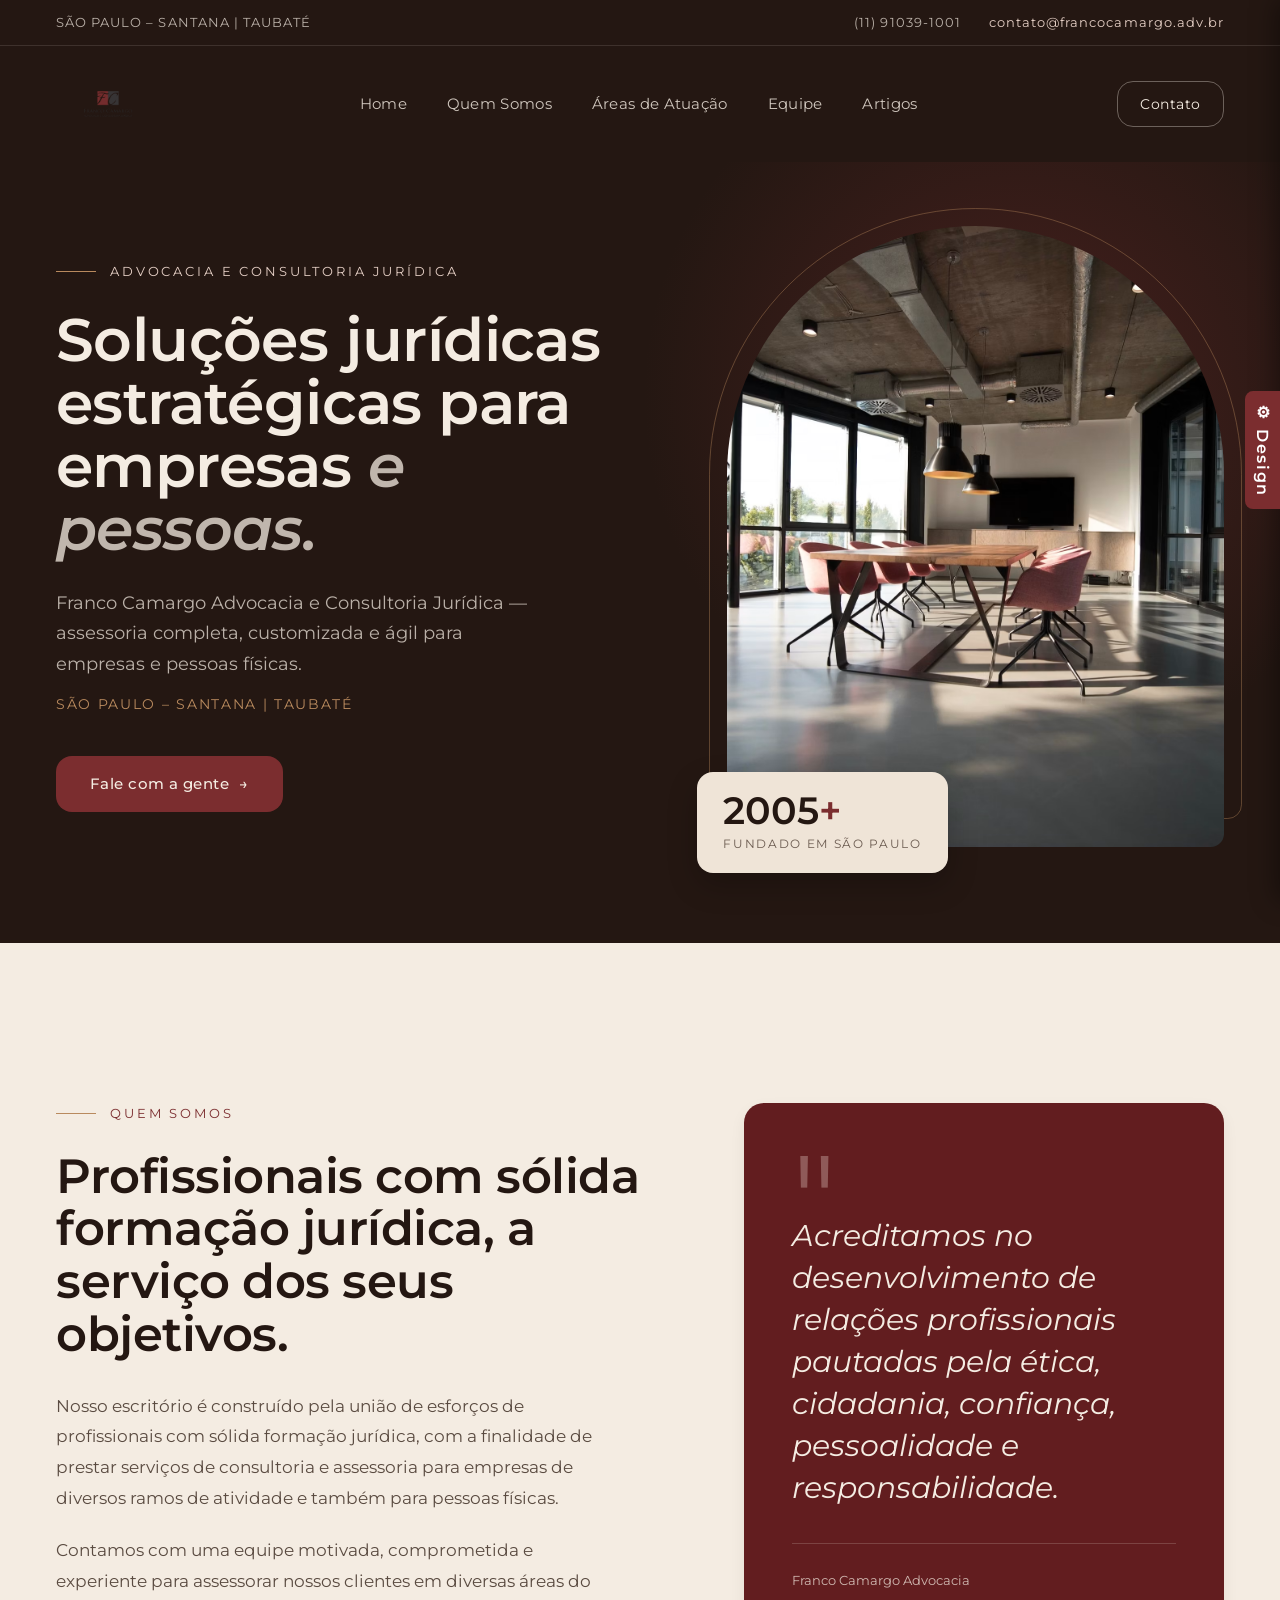
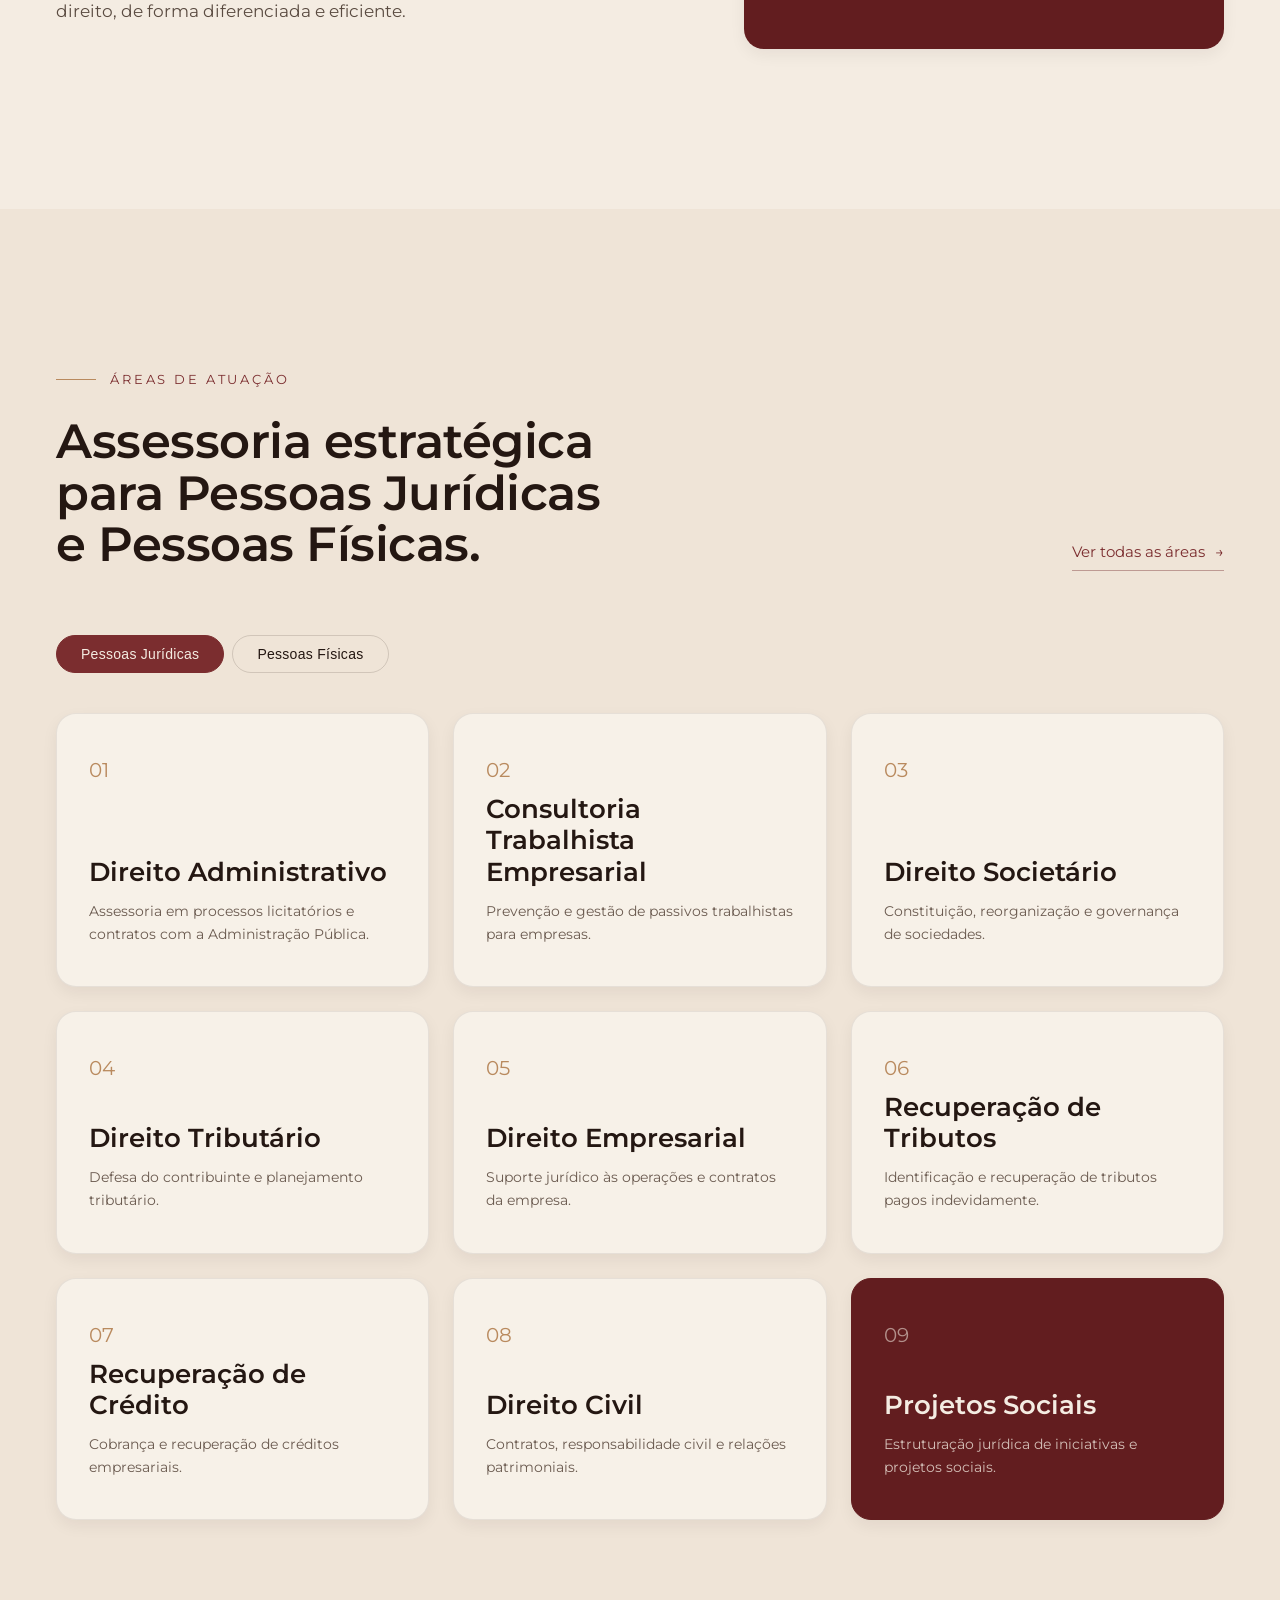
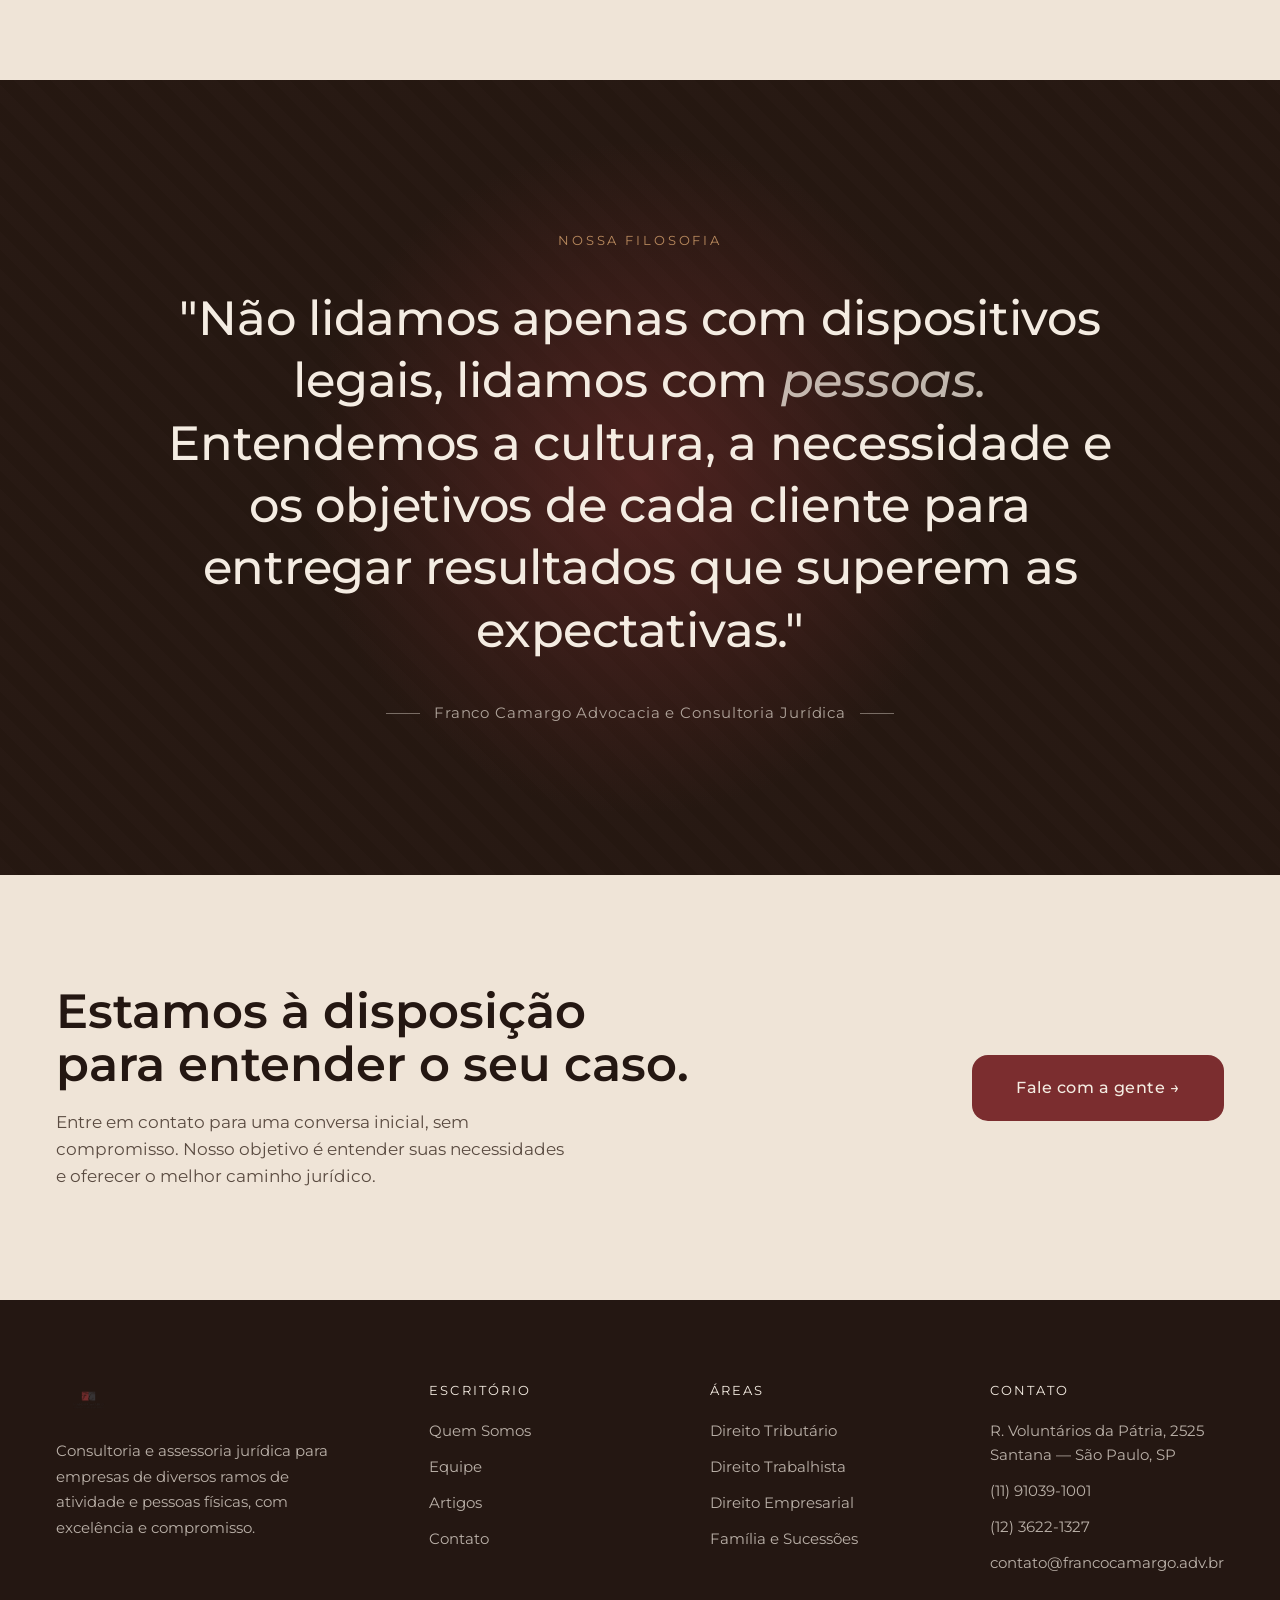
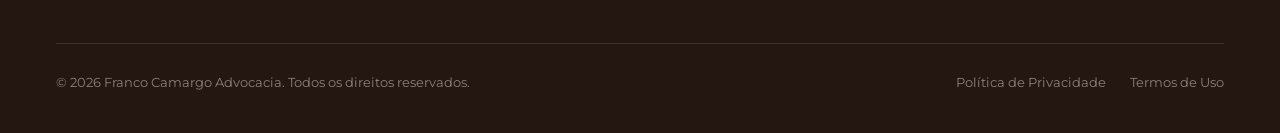
==== index.html @ 63dc5552 "first commit" ====
<!DOCTYPE html>
<html lang="pt-BR">
<head>
  <meta charset="UTF-8">
  <meta name="viewport" content="width=device-width, initial-scale=1.0">
  <title>Franco Camargo Advocacia e Consultoria Jurídica</title>
  <link rel="stylesheet" href="styles.css">
</head>
<body>

  <!-- ═══════════ TOP BAR ═══════════ -->
  <div class="top-bar" id="topBar">
    <span style="text-transform:uppercase;">São Paulo – Santana | Taubaté</span>
    <div class="top-bar-right">
      <span>(11) 91039-1001</span>
      <a href="mailto:contato@francocamargo.adv.br" style="color:#E5CFC5;">contato@francocamargo.adv.br</a>
    </div>
  </div>

  <!-- ═══════════ HEADER ═══════════ -->
  <header class="header">
    <a href="/" class="header-logo">
      <img src="docs/logos/Logo_curvas.png" alt="Franco Camargo Advocacia">
    </a>
    <nav class="header-nav">
      <a href="#">Home</a>
      <a href="#">Quem Somos</a>
      <a href="#">Áreas de Atuação</a>
      <a href="#">Equipe</a>
      <a href="#">Artigos</a>
    </nav>
    <a href="#contato" class="header-cta">Contato</a>
  </header>

  <!-- ═══════════ HERO ═══════════ -->
  <section class="hero">
    <div class="hero-glow"></div>
    <div class="hero-inner container">
      <div>
        <div class="section-label" style="color:#E5CFC5;">
          Advocacia e Consultoria Jurídica
        </div>
        <h1>Soluções jurídicas estratégicas para empresas <em>e pessoas.</em></h1>
        <p class="hero-subtitle">Franco Camargo Advocacia e Consultoria Jurídica — assessoria completa, customizada e ágil para empresas e pessoas físicas.</p>
        <div class="hero-location">São Paulo – Santana | Taubaté</div>
        <a href="#contato" class="hero-cta">Fale com a gente <span>→</span></a>
      </div>
      <div class="hero-media">
        <div class="hero-media-frame"></div>
        <div class="hero-media-img">
          <img src="assets/office.avif" alt="Escritório Franco Camargo Advocacia" style="width:100%;height:100%;object-fit:cover;">
        </div>
        <div class="hero-badge">
          <div class="hero-badge-number">2005<span>+</span></div>
          <div class="hero-badge-label">Fundado em São Paulo</div>
        </div>
      </div>
    </div>
  </section>

  <!-- ═══════════ INTRO — QUEM SOMOS ═══════════ -->
  <section class="intro">
    <div class="intro-inner container">
      <div>
        <div class="section-label">Quem Somos</div>
        <h2>Profissionais com sólida formação jurídica, a serviço dos seus objetivos.</h2>
        <p>Nosso escritório é construído pela união de esforços de profissionais com sólida formação jurídica, com a finalidade de prestar serviços de consultoria e assessoria para empresas de diversos ramos de atividade e também para pessoas físicas.</p>
        <p>Contamos com uma equipe motivada, comprometida e experiente para assessorar nossos clientes em diversas áreas do direito, de forma diferenciada e eficiente.</p>
      </div>
      <aside class="quote-aside">
        <div class="quote-aside-mark">"</div>
        <blockquote>Acreditamos no desenvolvimento de relações profissionais pautadas pela ética, cidadania, confiança, pessoalidade e responsabilidade.</blockquote>
        <div class="quote-aside-footer">
          Franco Camargo Advocacia
        </div>
      </aside>
    </div>
  </section>

  <!-- ═══════════ ÁREAS DE ATUAÇÃO ═══════════ -->
  <section class="areas">
    <div class="container">
      <div class="areas-header">
        <div>
          <div class="section-label">Áreas de Atuação</div>
          <h2>Assessoria estratégica para Pessoas Jurídicas e Pessoas Físicas.</h2>
        </div>
        <a href="#" class="areas-link">Ver todas as áreas <span>→</span></a>
      </div>

      <div class="areas-tabs">
        <button class="areas-tab active" onclick="switchTab('pj')">Pessoas Jurídicas</button>
        <button class="areas-tab" onclick="switchTab('pf')">Pessoas Físicas</button>
      </div>

      <!-- PJ Grid -->
      <div class="areas-grid" id="grid-pj">
        <div class="area-card">
          <div class="area-card-number">01</div>
          <h3>Direito Administrativo</h3>
          <p>Assessoria em processos licitatórios e contratos com a Administração Pública.</p>
        </div>
        <div class="area-card">
          <div class="area-card-number">02</div>
          <h3>Consultoria Trabalhista Empresarial</h3>
          <p>Prevenção e gestão de passivos trabalhistas para empresas.</p>
        </div>
        <div class="area-card">
          <div class="area-card-number">03</div>
          <h3>Direito Societário</h3>
          <p>Constituição, reorganização e governança de sociedades.</p>
        </div>
        <div class="area-card">
          <div class="area-card-number">04</div>
          <h3>Direito Tributário</h3>
          <p>Defesa do contribuinte e planejamento tributário.</p>
        </div>
        <div class="area-card">
          <div class="area-card-number">05</div>
          <h3>Direito Empresarial</h3>
          <p>Suporte jurídico às operações e contratos da empresa.</p>
        </div>
        <div class="area-card">
          <div class="area-card-number">06</div>
          <h3>Recuperação de Tributos</h3>
          <p>Identificação e recuperação de tributos pagos indevidamente.</p>
        </div>
        <div class="area-card">
          <div class="area-card-number">07</div>
          <h3>Recuperação de Crédito</h3>
          <p>Cobrança e recuperação de créditos empresariais.</p>
        </div>
        <div class="area-card">
          <div class="area-card-number">08</div>
          <h3>Direito Civil</h3>
          <p>Contratos, responsabilidade civil e relações patrimoniais.</p>
        </div>
        <div class="area-card area-card--accent">
          <div class="area-card-number">09</div>
          <h3>Projetos Sociais</h3>
          <p>Estruturação jurídica de iniciativas e projetos sociais.</p>
        </div>
      </div>

      <!-- PF Grid -->
      <div class="areas-grid" id="grid-pf" style="display:none;">
        <div class="area-card">
          <div class="area-card-number">01</div>
          <h3>Família e Sucessões</h3>
          <p>Divórcios, inventários, partilhas e planejamento sucessório.</p>
        </div>
        <div class="area-card">
          <div class="area-card-number">02</div>
          <h3>Reclamação Trabalhista</h3>
          <p>Defesa de direitos trabalhistas do empregado.</p>
        </div>
        <div class="area-card">
          <div class="area-card-number">03</div>
          <h3>Direito do Consumidor</h3>
          <p>Proteção do consumidor em relações de consumo.</p>
        </div>
        <div class="area-card">
          <div class="area-card-number">04</div>
          <h3>Plano de Saúde</h3>
          <p>Negativas de cobertura, reajustes e demandas contra operadoras.</p>
        </div>
        <div class="area-card">
          <div class="area-card-number">05</div>
          <h3>Direito Civil</h3>
          <p>Contratos, indenizações e questões patrimoniais.</p>
        </div>
        <div class="area-card">
          <div class="area-card-number">06</div>
          <h3>Direito Imobiliário</h3>
          <p>Compra, venda, locação e regularização de imóveis.</p>
        </div>
        <div class="area-card area-card--accent">
          <div class="area-card-number">07</div>
          <h3>Direito Previdenciário</h3>
          <p>Aposentadorias, benefícios e revisões junto ao INSS.</p>
        </div>
      </div>
    </div>
  </section>

  <!-- ═══════════ INSPIRATIONAL QUOTE ═══════════ -->
  <section class="inspiration">
    <div class="inspiration-texture"></div>
    <div class="inspiration-glow"></div>
    <div class="inspiration-inner">
      <div class="section-label">Nossa Filosofia</div>
      <blockquote>"Não lidamos apenas com dispositivos legais, lidamos com <em>pessoas.</em> Entendemos a cultura, a necessidade e os objetivos de cada cliente para entregar resultados que superem as expectativas."</blockquote>
      <div class="inspiration-footer">
        Franco Camargo Advocacia e Consultoria Jurídica
      </div>
    </div>
  </section>

  <!-- ═══════════ CTA ═══════════ -->
  <section class="cta-section" id="contato">
    <div class="cta-inner container">
      <div>
        <h2>Estamos à disposição para entender o seu caso.</h2>
        <p>Entre em contato para uma conversa inicial, sem compromisso. Nosso objetivo é entender suas necessidades e oferecer o melhor caminho jurídico.</p>
      </div>
      <a href="mailto:contato@francocamargo.adv.br" class="cta-button">Fale com a gente →</a>
    </div>
  </section>

  <!-- ═══════════ FOOTER ═══════════ -->
  <footer class="footer">
    <div class="footer-grid container">
      <div class="footer-brand">
        <img src="docs/logos/Logo_curvas.png" alt="Franco Camargo Advocacia">
        <p>Consultoria e assessoria jurídica para empresas de diversos ramos de atividade e pessoas físicas, com excelência e compromisso.</p>
      </div>
      <div class="footer-col">
        <div class="footer-col-title">Escritório</div>
        <a href="#">Quem Somos</a>
        <a href="#">Equipe</a>
        <a href="#">Artigos</a>
        <a href="#">Contato</a>
      </div>
      <div class="footer-col">
        <div class="footer-col-title">Áreas</div>
        <a href="#">Direito Tributário</a>
        <a href="#">Direito Trabalhista</a>
        <a href="#">Direito Empresarial</a>
        <a href="#">Família e Sucessões</a>
      </div>
      <div class="footer-col">
        <div class="footer-col-title">Contato</div>
        <span>R. Voluntários da Pátria, 2525<br>Santana — São Paulo, SP</span>
        <span>(11) 91039-1001</span>
        <span>(12) 3622-1327</span>
        <span>contato@francocamargo.adv.br</span>
      </div>
    </div>
    <div class="footer-bottom container">
      <span>&copy; 2026 Franco Camargo Advocacia. Todos os direitos reservados.</span>
      <div class="footer-bottom-links">
        <a href="#">Política de Privacidade</a>
        <a href="#">Termos de Uso</a>
      </div>
    </div>
  </footer>

  <!-- ═══════════ DESIGN PANEL ═══════════ -->
  <button class="design-panel-toggle" onclick="togglePanel()">&#9881; Design</button>
  <div class="design-panel" id="designPanel">
    <div class="panel-header">Design Controls</div>

    <!-- Actions -->
    <div class="panel-group" style="display:flex;gap:8px;">
      <button onclick="copyParams()" style="flex:1;padding:10px;background:#742C2D;color:#fff;border:none;border-radius:6px;font-size:12px;font-weight:600;cursor:pointer;font-family:inherit;letter-spacing:0.04em;">Copy Parameters</button>
      <button onclick="applyFromClipboard()" style="flex:1;padding:10px;background:#333;color:#ccc;border:1px solid #555;border-radius:6px;font-size:12px;font-weight:600;cursor:pointer;font-family:inherit;letter-spacing:0.04em;">Apply Pasted</button>
    </div>

    <!-- Typography -->
    <div class="panel-group">
      <div class="panel-group-title">Tipografia</div>
      <div class="panel-control">
        <label>Fonte Display (títulos)</label>
        <select id="ctrl-font-display" onchange="setVar('--font-display', this.value)">
          <option value="'Cormorant Garamond', serif">Cormorant Garamond</option>
          <option value="'Playfair Display', serif">Playfair Display</option>
          <option value="'Marcellus', serif">Marcellus</option>
          <option value="'DM Serif Display', serif">DM Serif Display</option>
          <option value="'Montserrat', sans-serif">Montserrat</option>
          <option value="'Hanken Grotesk', sans-serif">Hanken Grotesk</option>
        </select>
      </div>
      <div class="panel-control">
        <label>Fonte Body (corpo)</label>
        <select id="ctrl-font-body" onchange="setVar('--font-body', this.value)">
          <option value="'Montserrat', sans-serif">Montserrat</option>
          <option value="'Hanken Grotesk', sans-serif">Hanken Grotesk</option>
        </select>
      </div>
      <div class="panel-control">
        <label>Tamanho H1 Hero</label>
        <input id="ctrl-h1-size" type="range" min="48" max="96" value="72" oninput="document.querySelector('.hero h1').style.fontSize=this.value+'px'; this.nextElementSibling.textContent=this.value+'px'">
        <div class="panel-range-value">72px</div>
      </div>
      <div class="panel-control">
        <label>Tamanho H2 Seções</label>
        <input id="ctrl-h2-size" type="range" min="32" max="64" value="50" oninput="document.querySelectorAll('.intro h2, .areas-header h2, .cta-inner h2').forEach(e=>e.style.fontSize=this.value+'px'); this.nextElementSibling.textContent=this.value+'px'">
        <div class="panel-range-value">50px</div>
      </div>
    </div>

    <!-- Colors -->
    <div class="panel-group">
      <div class="panel-group-title">Paleta de Cores</div>
      <div class="panel-control">
        <label>Cor Primária</label>
        <div class="panel-swatches" data-target="--color-primary">
          <div class="panel-swatch active" style="background:#742C2D" onclick="pickSwatch(this,'--color-primary','#742C2D')"></div>
          <div class="panel-swatch" style="background:#5C1A1F" onclick="pickSwatch(this,'--color-primary','#5C1A1F')"></div>
          <div class="panel-swatch" style="background:#8B3A3A" onclick="pickSwatch(this,'--color-primary','#8B3A3A')"></div>
          <div class="panel-swatch" style="background:#2C4A74" onclick="pickSwatch(this,'--color-primary','#2C4A74')"></div>
          <div class="panel-swatch" style="background:#1a3a2a" onclick="pickSwatch(this,'--color-primary','#1a3a2a')"></div>
        </div>
      </div>
      <div class="panel-control">
        <label>Fundo Principal</label>
        <div class="panel-swatches" data-target="--color-bg">
          <div class="panel-swatch active" style="background:#F4ECE2" onclick="pickSwatch(this,'--color-bg','#F4ECE2')"></div>
          <div class="panel-swatch" style="background:#F9F9F9" onclick="pickSwatch(this,'--color-bg','#F9F9F9')"></div>
          <div class="panel-swatch" style="background:#FFFDF8" onclick="pickSwatch(this,'--color-bg','#FFFDF8')"></div>
          <div class="panel-swatch" style="background:#F0EDE8" onclick="pickSwatch(this,'--color-bg','#F0EDE8')"></div>
        </div>
      </div>
      <div class="panel-control">
        <label>Fundo Dark</label>
        <div class="panel-swatches" data-target="--color-dark">
          <div class="panel-swatch active" style="background:#241712" onclick="pickSwatch(this,'--color-dark','#241712')"></div>
          <div class="panel-swatch" style="background:#373435" onclick="pickSwatch(this,'--color-dark','#373435')"></div>
          <div class="panel-swatch" style="background:#1a1a2e" onclick="pickSwatch(this,'--color-dark','#1a1a2e')"></div>
          <div class="panel-swatch" style="background:#111111" onclick="pickSwatch(this,'--color-dark','#111111')"></div>
        </div>
      </div>
      <div class="panel-control">
        <label>Cor Accent</label>
        <div class="panel-swatches" data-target="--color-accent">
          <div class="panel-swatch active" style="background:#B98A5E" onclick="pickSwatch(this,'--color-accent','#B98A5E')"></div>
          <div class="panel-swatch" style="background:#B2B2B2" onclick="pickSwatch(this,'--color-accent','#B2B2B2')"></div>
          <div class="panel-swatch" style="background:#D4A574" onclick="pickSwatch(this,'--color-accent','#D4A574')"></div>
          <div class="panel-swatch" style="background:#8B7355" onclick="pickSwatch(this,'--color-accent','#8B7355')"></div>
        </div>
      </div>
    </div>

    <!-- Shape & Layout -->
    <div class="panel-group">
      <div class="panel-group-title">Forma e Layout</div>
      <div class="panel-control">
        <label>Border Radius</label>
        <input id="ctrl-radius" type="range" min="0" max="32" value="12" oninput="setVar('--radius',this.value+'px'); setVar('--radius-lg',(parseInt(this.value)+4)+'px'); this.nextElementSibling.textContent=this.value+'px'">
        <div class="panel-range-value">12px</div>
      </div>
      <div class="panel-control">
        <label>Hero Image Shape</label>
        <select id="ctrl-hero-shape" onchange="setHeroShape(this.value)">
          <option value="arch">Arch</option>
          <option value="rounded">Rounded</option>
          <option value="rectangle">Rectangle</option>
        </select>
      </div>
      <div class="panel-control">
        <label>Grid de Áreas</label>
        <select id="ctrl-grid-cols" onchange="document.querySelectorAll('.areas-grid').forEach(g=>g.style.gridTemplateColumns='repeat('+this.value+',1fr)')">
          <option value="3" selected>3 colunas</option>
          <option value="2">2 colunas</option>
          <option value="4">4 colunas</option>
        </select>
      </div>
      <div class="panel-control">
        <label>Espaçamento Seções</label>
        <select id="ctrl-spacing" onchange="setSectionSpacing(this.value)">
          <option value="compact">Compacto</option>
          <option value="default" selected>Padrão</option>
          <option value="generous">Generoso</option>
        </select>
      </div>
    </div>

    <!-- Toggles -->
    <div class="panel-group">
      <div class="panel-group-title">Visibilidade</div>
      <div class="panel-toggle">
        <label>Top Bar</label>
        <div class="panel-switch">
          <input id="toggle-topbar" type="checkbox" checked onchange="document.getElementById('topBar').style.display=this.checked?'flex':'none'">
          <span class="panel-switch-slider"></span>
        </div>
      </div>
      <div class="panel-toggle">
        <label>Hero Badge (fundação)</label>
        <div class="panel-switch">
          <input id="toggle-badge" type="checkbox" checked onchange="document.querySelector('.hero-badge').style.display=this.checked?'block':'none'">
          <span class="panel-switch-slider"></span>
        </div>
      </div>
      <div class="panel-toggle">
        <label>Hero Image Frame</label>
        <div class="panel-switch">
          <input id="toggle-frame" type="checkbox" checked onchange="document.querySelector('.hero-media-frame').style.display=this.checked?'block':'none'">
          <span class="panel-switch-slider"></span>
        </div>
      </div>
      <div class="panel-toggle">
        <label>Quote Aside</label>
        <div class="panel-switch">
          <input id="toggle-quote" type="checkbox" checked onchange="document.querySelector('.quote-aside').style.display=this.checked?'flex':'none'">
          <span class="panel-switch-slider"></span>
        </div>
      </div>
      <div class="panel-toggle">
        <label>Faixa Inspiracional</label>
        <div class="panel-switch">
          <input id="toggle-inspiration" type="checkbox" checked onchange="document.querySelector('.inspiration').style.display=this.checked?'block':'none'">
          <span class="panel-switch-slider"></span>
        </div>
      </div>
      <div class="panel-toggle">
        <label>Seção CTA</label>
        <div class="panel-switch">
          <input id="toggle-cta" type="checkbox" checked onchange="document.querySelector('.cta-section').style.display=this.checked?'block':'none'">
          <span class="panel-switch-slider"></span>
        </div>
      </div>
    </div>

    <!-- Shadows -->
    <div class="panel-group">
      <div class="panel-group-title">Sombras</div>
      <div class="panel-control">
        <label>Profundidade</label>
        <select id="ctrl-shadows" onchange="setShadows(this.value)">
          <option value="none">Nenhuma</option>
          <option value="soft" selected>Suave</option>
          <option value="medium">Média</option>
          <option value="strong">Forte</option>
        </select>
      </div>
    </div>

  </div>

  <script>
    function togglePanel() {
      document.getElementById('designPanel').classList.toggle('open');
    }

    function setVar(prop, value) {
      document.documentElement.style.setProperty(prop, value);
    }

    function pickSwatch(el, prop, value) {
      el.parentElement.querySelectorAll('.panel-swatch').forEach(s => s.classList.remove('active'));
      el.classList.add('active');
      setVar(prop, value);

      if (prop === '--color-primary') {
        const r = parseInt(value.slice(1,3),16), g = parseInt(value.slice(3,5),16), b = parseInt(value.slice(5,7),16);
        const lighter = '#' + [Math.min(r+20,255),Math.min(g+20,255),Math.min(b+20,255)].map(c=>c.toString(16).padStart(2,'0')).join('');
        const darker = '#' + [Math.max(r-24,0),Math.max(g-16,0),Math.max(b-16,0)].map(c=>c.toString(16).padStart(2,'0')).join('');
        setVar('--color-primary-light', lighter);
        setVar('--color-primary-dark', darker);
      }
    }

    function setHeroShape(shape) {
      const img = document.querySelector('.hero-media-img');
      const frame = document.querySelector('.hero-media-frame');
      if (shape === 'arch') {
        img.style.borderRadius = '300px 300px var(--radius) var(--radius)';
        frame.style.borderRadius = '300px 300px 14px 14px';
      } else if (shape === 'rounded') {
        img.style.borderRadius = '24px';
        frame.style.borderRadius = '28px';
      } else {
        img.style.borderRadius = '4px';
        frame.style.borderRadius = '8px';
      }
    }

    function setSectionSpacing(level) {
      const vals = { compact: '80px 56px', default: '128px 56px', generous: '160px 56px' };
      setVar('--section-padding', vals[level]);
      document.querySelectorAll('.intro, .areas').forEach(s => s.style.padding = vals[level]);
    }

    function setShadows(level) {
      const presets = {
        none:   { card:'none', hover:'none', float:'none' },
        soft:   { card:'0 6px 16px rgba(36,23,18,0.06)', hover:'0 16px 34px rgba(92,26,31,0.10)', float:'0 12px 30px rgba(0,0,0,0.22)' },
        medium: { card:'0 12px 28px rgba(36,23,18,0.10)', hover:'0 24px 50px rgba(92,26,31,0.16)', float:'0 20px 50px rgba(0,0,0,0.32)' },
        strong: { card:'0 20px 44px rgba(36,23,18,0.16)', hover:'0 34px 70px rgba(92,26,31,0.24)', float:'0 30px 66px rgba(0,0,0,0.42)' },
      };
      const s = presets[level];
      setVar('--shadow-card', s.card);
      setVar('--shadow-card-hover', s.hover);
      setVar('--shadow-float', s.float);
    }

    function switchTab(tab) {
      document.querySelectorAll('.areas-tab').forEach(t => t.classList.remove('active'));
      event.target.classList.add('active');
      document.getElementById('grid-pj').style.display = tab === 'pj' ? 'grid' : 'none';
      document.getElementById('grid-pf').style.display = tab === 'pf' ? 'grid' : 'none';
    }

    function getActiveSwatch(varName) {
      const container = document.querySelector(`.panel-swatches[data-target="${varName}"]`);
      if (!container) return null;
      const active = container.querySelector('.panel-swatch.active');
      return active ? active.style.background : null;
    }

    function getParams() {
      return {
        fontDisplay: document.getElementById('ctrl-font-display').value,
        fontBody: document.getElementById('ctrl-font-body').value,
        h1Size: document.getElementById('ctrl-h1-size').value,
        h2Size: document.getElementById('ctrl-h2-size').value,
        colorPrimary: getActiveSwatch('--color-primary'),
        colorBg: getActiveSwatch('--color-bg'),
        colorDark: getActiveSwatch('--color-dark'),
        colorAccent: getActiveSwatch('--color-accent'),
        radius: document.getElementById('ctrl-radius').value,
        heroShape: document.getElementById('ctrl-hero-shape').value,
        gridCols: document.getElementById('ctrl-grid-cols').value,
        spacing: document.getElementById('ctrl-spacing').value,
        shadows: document.getElementById('ctrl-shadows').value,
        showTopBar: document.getElementById('toggle-topbar').checked,
        showBadge: document.getElementById('toggle-badge').checked,
        showFrame: document.getElementById('toggle-frame').checked,
        showQuote: document.getElementById('toggle-quote').checked,
        showInspiration: document.getElementById('toggle-inspiration').checked,
        showCta: document.getElementById('toggle-cta').checked,
      };
    }

    function copyParams() {
      const json = JSON.stringify(getParams(), null, 2);
      navigator.clipboard.writeText(json).then(() => {
        const btn = event.target;
        btn.textContent = 'Copied!';
        setTimeout(() => btn.textContent = 'Copy Parameters', 1500);
      }).catch(() => {
        prompt('Copy this JSON:', json);
      });
    }

    function applyParams(p) {
      if (p.fontDisplay) { const el = document.getElementById('ctrl-font-display'); el.value = p.fontDisplay; setVar('--font-display', p.fontDisplay); }
      if (p.fontBody) { const el = document.getElementById('ctrl-font-body'); el.value = p.fontBody; setVar('--font-body', p.fontBody); }
      if (p.h1Size) { const el = document.getElementById('ctrl-h1-size'); el.value = p.h1Size; document.querySelector('.hero h1').style.fontSize = p.h1Size + 'px'; el.nextElementSibling.textContent = p.h1Size + 'px'; }
      if (p.h2Size) { const el = document.getElementById('ctrl-h2-size'); el.value = p.h2Size; document.querySelectorAll('.intro h2, .areas-header h2, .cta-inner h2').forEach(e => e.style.fontSize = p.h2Size + 'px'); el.nextElementSibling.textContent = p.h2Size + 'px'; }

      if (p.colorPrimary) applySwatch('--color-primary', p.colorPrimary);
      if (p.colorBg) applySwatch('--color-bg', p.colorBg);
      if (p.colorDark) applySwatch('--color-dark', p.colorDark);
      if (p.colorAccent) applySwatch('--color-accent', p.colorAccent);

      if (p.radius != null) { const el = document.getElementById('ctrl-radius'); el.value = p.radius; setVar('--radius', p.radius + 'px'); setVar('--radius-lg', (parseInt(p.radius) + 4) + 'px'); el.nextElementSibling.textContent = p.radius + 'px'; }
      if (p.heroShape) { document.getElementById('ctrl-hero-shape').value = p.heroShape; setHeroShape(p.heroShape); }
      if (p.gridCols) { document.getElementById('ctrl-grid-cols').value = p.gridCols; document.querySelectorAll('.areas-grid').forEach(g => g.style.gridTemplateColumns = 'repeat(' + p.gridCols + ',1fr)'); }
      if (p.spacing) { document.getElementById('ctrl-spacing').value = p.spacing; setSectionSpacing(p.spacing); }
      if (p.shadows) { document.getElementById('ctrl-shadows').value = p.shadows; setShadows(p.shadows); }

      if (p.showTopBar != null) { const el = document.getElementById('toggle-topbar'); el.checked = p.showTopBar; document.getElementById('topBar').style.display = p.showTopBar ? 'flex' : 'none'; }
      if (p.showBadge != null) { const el = document.getElementById('toggle-badge'); el.checked = p.showBadge; document.querySelector('.hero-badge').style.display = p.showBadge ? 'block' : 'none'; }
      if (p.showFrame != null) { const el = document.getElementById('toggle-frame'); el.checked = p.showFrame; document.querySelector('.hero-media-frame').style.display = p.showFrame ? 'block' : 'none'; }
      if (p.showQuote != null) { const el = document.getElementById('toggle-quote'); el.checked = p.showQuote; document.querySelector('.quote-aside').style.display = p.showQuote ? 'flex' : 'none'; }
      if (p.showInspiration != null) { const el = document.getElementById('toggle-inspiration'); el.checked = p.showInspiration; document.querySelector('.inspiration').style.display = p.showInspiration ? 'block' : 'none'; }
      if (p.showCta != null) { const el = document.getElementById('toggle-cta'); el.checked = p.showCta; document.querySelector('.cta-section').style.display = p.showCta ? 'block' : 'none'; }
    }

    function applySwatch(varName, color) {
      const container = document.querySelector(`.panel-swatches[data-target="${varName}"]`);
      if (!container) return;
      const normalized = color.toLowerCase().replace(/\s/g, '');
      let matched = false;
      container.querySelectorAll('.panel-swatch').forEach(s => {
        s.classList.remove('active');
        if (s.style.background.replace(/\s/g, '') === normalized || rgbToHex(s.style.background) === normalized) {
          s.classList.add('active');
          matched = true;
        }
      });
      if (!matched) {
        const first = container.querySelector('.panel-swatch');
        if (first) first.classList.add('active');
      }
      setVar(varName, color);
      if (varName === '--color-primary') {
        const r = parseInt(color.slice(1, 3), 16), g = parseInt(color.slice(3, 5), 16), b = parseInt(color.slice(5, 7), 16);
        const lighter = '#' + [Math.min(r + 20, 255), Math.min(g + 20, 255), Math.min(b + 20, 255)].map(c => c.toString(16).padStart(2, '0')).join('');
        const darker = '#' + [Math.max(r - 24, 0), Math.max(g - 16, 0), Math.max(b - 16, 0)].map(c => c.toString(16).padStart(2, '0')).join('');
        setVar('--color-primary-light', lighter);
        setVar('--color-primary-dark', darker);
      }
    }

    function rgbToHex(rgb) {
      const m = rgb.match(/rgb\((\d+),\s*(\d+),\s*(\d+)\)/);
      if (!m) return rgb;
      return '#' + [m[1], m[2], m[3]].map(n => parseInt(n).toString(16).padStart(2, '0')).join('');
    }

    function applyFromClipboard() {
      const json = prompt('Paste your parameters JSON:');
      if (!json) return;
      try {
        applyParams(JSON.parse(json));
      } catch (e) {
        console.error('Invalid JSON', e);
      }
    }
  </script>

</body>
</html>
---- styles.css ----
/* ========================================================
   Franco Camargo Advocacia — Design System
   ======================================================== */

@import url('https://fonts.googleapis.com/css2?family=Cormorant+Garamond:ital,wght@0,400;0,500;0,600;0,700;1,400;1,500&family=Playfair+Display:ital,wght@0,400;0,500;0,600;1,400;1,500&family=Marcellus&family=DM+Serif+Display:ital@0;1&family=Montserrat:wght@300;400;500;600;700&family=Hanken+Grotesk:wght@300;400;500;600;700&display=swap');

/* ── CSS Custom Properties ── */
:root {
  /* Colors — warm editorial palette, primary from logo */
  --color-primary: #7B2D2F;
  --color-primary-light: #8f3d3f;
  --color-primary-dark: #621d1f;
  --color-dark: #241712;
  --color-dark-mid: #373435;
  --color-cream: #F4ECE2;
  --color-cream-dark: #EFE4D7;
  --color-warm-gray: #5a4b41;
  --color-muted: #6b5b50;
  --color-accent: #B98A5E;
  --color-bg: #F4ECE2;
  --color-card: #F7F1E8;

  /* Typography */
  --font-display: 'Montserrat', sans-serif;
  --font-body: 'Montserrat', sans-serif;

  /* Spacing */
  --section-padding: 160px 56px;
  --section-padding-sm: 84px 56px;
  --max-width: 1320px;
  --gap: 24px;

  /* Shape */
  --radius: 16px;
  --radius-lg: 20px;

  /* Shadows */
  --shadow-card: 0 6px 16px rgba(36,23,18,0.06);
  --shadow-card-hover: 0 16px 34px rgba(92,26,31,0.10);
  --shadow-float: 0 12px 30px rgba(0,0,0,0.22);
}

/* ── Reset ── */
*, *::before, *::after { margin: 0; padding: 0; box-sizing: border-box; }
html { scroll-behavior: smooth; }
body {
  font-family: var(--font-body);
  background: var(--color-bg);
  color: var(--color-dark);
  -webkit-font-smoothing: antialiased;
  -moz-osx-font-smoothing: grayscale;
  line-height: 1.6;
}
::selection { background: var(--color-primary-dark); color: var(--color-cream); }
a { text-decoration: none; color: inherit; transition: color 0.2s; }
img { max-width: 100%; display: block; }
ul, ol { list-style: none; }

/* ── Utility ── */
.container { max-width: var(--max-width); margin: 0 auto; }
.section-label {
  display: flex;
  align-items: center;
  gap: 14px;
  margin-bottom: 26px;
  font-size: 13px;
  letter-spacing: 0.22em;
  text-transform: uppercase;
  color: var(--color-primary);
}
.section-label::before {
  content: '';
  width: 40px;
  height: 1px;
  background: var(--color-accent);
}

/* ── Top Bar ── */
.top-bar {
  background: var(--color-dark);
  border-bottom: 1px solid rgba(244,236,226,0.12);
  display: flex;
  justify-content: space-between;
  align-items: center;
  padding: 12px 56px;
  font-size: 13px;
  letter-spacing: 0.08em;
  color: rgba(244,236,226,0.72);
}
.top-bar a { color: var(--color-cream); }
.top-bar a:hover { color: var(--color-accent); }
.top-bar-right {
  display: flex;
  gap: 28px;
  align-items: center;
}

/* ── Header ── */
.header {
  background: var(--color-dark);
  position: relative;
  z-index: 10;
  display: flex;
  justify-content: space-between;
  align-items: center;
  padding: 26px 56px;
}
.header-logo img {
  height: 64px;
  width: auto;
}
.header-nav {
  display: flex;
  gap: 40px;
  font-size: 15px;
  letter-spacing: 0.02em;
  color: rgba(244,236,226,0.82);
}
.header-nav a:hover { color: var(--color-cream); }
.header-cta {
  border: 1px solid rgba(244,236,226,0.35);
  padding: 11px 22px;
  border-radius: var(--radius);
  font-size: 14px;
  letter-spacing: 0.04em;
  color: var(--color-cream);
  transition: all 0.2s;
}
.header-cta:hover {
  background: var(--color-cream);
  color: var(--color-dark);
  border-color: var(--color-cream);
}

/* ── Hero ── */
.hero {
  background: var(--color-dark);
  color: var(--color-cream);
  position: relative;
  overflow: hidden;
}
.hero-glow {
  position: absolute;
  top: -20%;
  right: -10%;
  width: 780px;
  height: 780px;
  border-radius: 50%;
  background: radial-gradient(circle, rgba(116,44,45,0.45) 0%, rgba(36,23,18,0) 68%);
  pointer-events: none;
}
.hero-inner {
  position: relative;
  z-index: 2;
  max-width: var(--max-width);
  margin: 0 auto;
  padding: 64px 56px 96px;
  display: grid;
  grid-template-columns: 1.1fr 0.9fr;
  gap: 64px;
  align-items: center;
}
.hero h1 {
  font-family: var(--font-display);
  font-weight: 600;
  font-size: 60px;
  line-height: 1.05;
  letter-spacing: -0.01em;
  margin-bottom: 28px;
}
.hero h1 em {
  font-style: italic;
  color: rgba(244,236,226,0.75);
}
.hero-subtitle {
  font-size: 18px;
  line-height: 1.7;
  color: rgba(244,236,226,0.72);
  max-width: 480px;
  margin-bottom: 14px;
}
.hero-location {
  font-size: 14px;
  letter-spacing: 0.12em;
  text-transform: uppercase;
  color: var(--color-accent);
  margin-bottom: 40px;
}
.hero-cta {
  display: inline-flex;
  align-items: center;
  gap: 10px;
  background: var(--color-primary);
  color: var(--color-cream);
  padding: 16px 34px;
  border-radius: var(--radius);
  font-size: 15px;
  letter-spacing: 0.03em;
  font-weight: 500;
  transition: all 0.25s;
}
.hero-cta:hover {
  background: var(--color-primary-light);
  transform: translateY(-2px);
}

.hero-media {
  position: relative;
}
.hero-media-frame {
  position: absolute;
  inset: -18px -18px 28px -18px;
  border: 1px solid rgba(185,138,94,0.4);
  border-radius: 300px 300px var(--radius) var(--radius);
  z-index: 0;
}
.hero-media-img {
  position: relative;
  z-index: 1;
  aspect-ratio: 4/5;
  border-radius: 300px 300px var(--radius) var(--radius);
  overflow: hidden;
  background: repeating-linear-gradient(45deg,#3a261d,#3a261d 11px,#33211a 11px,#33211a 22px);
  display: flex;
  align-items: center;
  justify-content: center;
}
.hero-media-img span {
  font-family: monospace;
  font-size: 13px;
  color: rgba(244,236,226,0.5);
  letter-spacing: 0.05em;
}
.hero-badge {
  position: absolute;
  z-index: 2;
  bottom: -26px;
  left: -30px;
  background: var(--color-cream-dark);
  color: var(--color-dark);
  padding: 20px 26px;
  border-radius: var(--radius);
  box-shadow: var(--shadow-float);
}
.hero-badge-number {
  font-family: var(--font-display);
  font-size: 38px;
  font-weight: 600;
  line-height: 1;
}
.hero-badge-number span { color: var(--color-primary); }
.hero-badge-label {
  font-size: 12px;
  letter-spacing: 0.14em;
  text-transform: uppercase;
  margin-top: 4px;
  color: var(--color-muted);
}

/* ── Intro / Quem Somos snippet ── */
.intro {
  background: var(--color-bg);
  color: var(--color-dark);
  padding: var(--section-padding);
}
.intro-inner {
  max-width: var(--max-width);
  margin: 0 auto;
  display: grid;
  grid-template-columns: 1.25fr 1fr;
  gap: 88px;
  align-items: center;
}
.intro h2 {
  font-family: var(--font-display);
  font-weight: 600;
  font-size: 48px;
  line-height: 1.1;
  letter-spacing: -0.01em;
  margin-bottom: 30px;
  max-width: 600px;
}
.intro p {
  font-size: 17px;
  line-height: 1.8;
  color: var(--color-warm-gray);
  max-width: 560px;
  margin-bottom: 22px;
}

/* quote aside */
.quote-aside {
  background: var(--color-primary-dark);
  color: var(--color-cream);
  border-radius: var(--radius-lg);
  padding: 56px 48px;
  box-shadow: var(--shadow-card);
  display: flex;
  flex-direction: column;
  justify-content: center;
  align-self: stretch;
}
.quote-aside-mark {
  font-family: var(--font-display);
  font-size: 120px;
  line-height: 0.6;
  color: rgba(229,207,197,0.35);
  height: 54px;
}
.quote-aside blockquote {
  font-family: var(--font-display);
  font-style: italic;
  font-size: 30px;
  line-height: 1.4;
  margin-bottom: 34px;
}
.quote-aside-footer {
  display: flex;
  align-items: center;
  gap: 14px;
  padding-top: 26px;
  border-top: 1px solid rgba(244,236,226,0.18);
  font-size: 13px;
  color: rgba(244,236,226,0.75);
}

/* ── Practice Areas ── */
.areas {
  background: var(--color-cream-dark);
  color: var(--color-dark);
  padding: var(--section-padding);
}
.areas-header {
  display: flex;
  justify-content: space-between;
  align-items: flex-end;
  margin-bottom: 64px;
  flex-wrap: wrap;
  gap: 24px;
}
.areas-header h2 {
  font-family: var(--font-display);
  font-weight: 600;
  font-size: 48px;
  line-height: 1.08;
  letter-spacing: -0.01em;
  max-width: 580px;
}
.areas-link {
  display: flex;
  align-items: center;
  gap: 10px;
  font-size: 15px;
  color: var(--color-primary);
  border-bottom: 1px solid rgba(116,44,45,0.4);
  padding-bottom: 6px;
  transition: gap 0.2s;
}
.areas-link:hover { gap: 16px; }

/* area tabs */
.areas-tabs {
  display: flex;
  gap: 8px;
  margin-bottom: 40px;
}
.areas-tab {
  padding: 10px 24px;
  border-radius: 100px;
  font-size: 14px;
  font-weight: 500;
  letter-spacing: 0.02em;
  cursor: pointer;
  border: 1px solid rgba(36,23,18,0.15);
  background: transparent;
  color: var(--color-dark);
  transition: all 0.2s;
}
.areas-tab:hover { border-color: var(--color-primary); color: var(--color-primary); }
.areas-tab.active {
  background: var(--color-primary);
  color: var(--color-cream);
  border-color: var(--color-primary);
}

.areas-grid {
  display: grid;
  grid-template-columns: repeat(3, 1fr);
  gap: var(--gap);
}
.area-card {
  background: var(--color-card);
  border: 1px solid rgba(36,23,18,0.08);
  border-radius: var(--radius-lg);
  padding: 40px 32px;
  display: flex;
  flex-direction: column;
  min-height: 200px;
  box-shadow: var(--shadow-card);
  transition: all 0.3s;
}
.area-card:hover {
  transform: translateY(-6px);
  box-shadow: var(--shadow-card-hover);
  border-color: rgba(116,44,45,0.25);
}
.area-card-number {
  font-family: var(--font-display);
  font-size: 20px;
  color: var(--color-accent);
  margin-bottom: 8px;
}
.area-card h3 {
  font-family: var(--font-display);
  font-weight: 600;
  font-size: 26px;
  line-height: 1.2;
  margin: auto 0 12px;
}
.area-card p {
  font-size: 14px;
  line-height: 1.65;
  color: var(--color-muted);
}

.area-card--accent {
  background: var(--color-primary-dark);
  color: var(--color-cream);
  border-color: var(--color-primary-dark);
}
.area-card--accent .area-card-number { color: rgba(244,236,226,0.55); }
.area-card--accent p { color: rgba(244,236,226,0.78); }

/* ── Inspirational Quote ── */
.inspiration {
  background: var(--color-dark);
  color: var(--color-cream);
  position: relative;
  overflow: hidden;
  padding: 150px 56px;
}
.inspiration-texture {
  position: absolute;
  inset: 0;
  background: repeating-linear-gradient(45deg,#2a1b14,#2a1b14 13px,#261810 13px,#261810 26px);
  opacity: 0.55;
}
.inspiration-glow {
  position: absolute;
  top: 50%;
  left: 50%;
  transform: translate(-50%,-50%);
  width: 680px;
  height: 680px;
  border-radius: 50%;
  background: radial-gradient(circle, rgba(116,44,45,0.5) 0%, rgba(36,23,18,0) 70%);
}
.inspiration-inner {
  position: relative;
  z-index: 2;
  max-width: 1000px;
  margin: 0 auto;
  text-align: center;
}
.inspiration-inner .section-label {
  justify-content: center;
  color: var(--color-accent);
}
.inspiration-inner .section-label::before { display: none; }
.inspiration blockquote {
  font-family: var(--font-display);
  font-weight: 500;
  font-size: 48px;
  line-height: 1.3;
  letter-spacing: -0.005em;
  margin: 36px 0 40px;
}
.inspiration blockquote em {
  font-style: italic;
  color: rgba(244,236,226,0.75);
}
.inspiration-footer {
  display: flex;
  align-items: center;
  justify-content: center;
  gap: 14px;
  font-size: 15px;
  letter-spacing: 0.06em;
  color: rgba(244,236,226,0.65);
}
.inspiration-footer::before,
.inspiration-footer::after {
  content: '';
  width: 34px;
  height: 1px;
  background: rgba(244,236,226,0.4);
}

/* ── CTA Section ── */
.cta-section {
  background: var(--color-cream-dark);
  color: var(--color-dark);
  padding: 110px 56px;
}
.cta-inner {
  max-width: var(--max-width);
  margin: 0 auto;
  display: grid;
  grid-template-columns: 1fr auto;
  gap: 48px;
  align-items: center;
}
.cta-inner h2 {
  font-family: var(--font-display);
  font-weight: 600;
  font-size: 48px;
  line-height: 1.1;
  max-width: 640px;
}
.cta-inner p {
  font-size: 17px;
  color: var(--color-warm-gray);
  margin-top: 18px;
  max-width: 520px;
}
.cta-button {
  background: var(--color-primary);
  color: var(--color-cream);
  padding: 20px 44px;
  border-radius: var(--radius);
  font-size: 16px;
  letter-spacing: 0.03em;
  font-weight: 500;
  white-space: nowrap;
  transition: all 0.25s;
  display: inline-block;
}
.cta-button:hover {
  background: var(--color-primary-light);
  transform: translateY(-2px);
}

/* ── Footer ── */
.footer {
  background: var(--color-dark);
  color: rgba(244,236,226,0.72);
  padding: 80px 56px 40px;
}
.footer-grid {
  max-width: var(--max-width);
  margin: 0 auto;
  display: grid;
  grid-template-columns: 1.4fr 1fr 1fr 1fr;
  gap: 48px;
  padding-bottom: 56px;
  border-bottom: 1px solid rgba(244,236,226,0.12);
}
.footer-brand img {
  height: 40px;
  margin-bottom: 18px;
}
.footer-brand p {
  font-size: 15px;
  line-height: 1.7;
  max-width: 300px;
}
.footer-col-title {
  font-size: 13px;
  letter-spacing: 0.16em;
  text-transform: uppercase;
  color: var(--color-cream);
  margin-bottom: 18px;
}
.footer-col a,
.footer-col span {
  display: block;
  font-size: 15px;
  margin-bottom: 12px;
}
.footer-col a:hover { color: var(--color-cream); }
.footer-bottom {
  max-width: var(--max-width);
  margin: 0 auto;
  padding-top: 28px;
  display: flex;
  justify-content: space-between;
  font-size: 13px;
  color: rgba(244,236,226,0.5);
  flex-wrap: wrap;
  gap: 12px;
}
.footer-bottom-links {
  display: flex;
  gap: 24px;
}
.footer-bottom-links a:hover { color: var(--color-cream); }

/* ========================================================
   DESIGN PANEL — interactive tweaking sidebar
   ======================================================== */
.design-panel {
  position: fixed;
  top: 0;
  right: 0;
  width: 320px;
  height: 100vh;
  background: #1a1a1a;
  color: #e0e0e0;
  z-index: 9999;
  overflow-y: auto;
  transform: translateX(100%);
  transition: transform 0.3s ease;
  font-family: 'Montserrat', sans-serif;
  font-size: 13px;
  box-shadow: -4px 0 24px rgba(0,0,0,0.4);
}
.design-panel.open { transform: translateX(0); }

.design-panel-toggle {
  position: fixed;
  top: 50%;
  right: 0;
  transform: translateY(-50%);
  z-index: 10000;
  background: var(--color-primary);
  color: #fff;
  border: none;
  padding: 12px 8px;
  border-radius: 8px 0 0 8px;
  cursor: pointer;
  font-size: 16px;
  writing-mode: vertical-rl;
  letter-spacing: 0.1em;
  font-family: 'Montserrat', sans-serif;
  font-weight: 600;
  transition: right 0.3s ease, background 0.2s;
}
.design-panel-toggle:hover { background: var(--color-primary-light); }
.design-panel.open ~ .design-panel-toggle { right: 320px; }

.panel-header {
  padding: 24px 20px 16px;
  border-bottom: 1px solid #333;
  font-size: 14px;
  font-weight: 600;
  text-transform: uppercase;
  letter-spacing: 0.12em;
  color: #fff;
}

.panel-group {
  padding: 16px 20px;
  border-bottom: 1px solid #2a2a2a;
}
.panel-group-title {
  font-size: 11px;
  text-transform: uppercase;
  letter-spacing: 0.16em;
  color: #888;
  margin-bottom: 12px;
}

.panel-control {
  margin-bottom: 14px;
}
.panel-control label {
  display: block;
  font-size: 12px;
  color: #aaa;
  margin-bottom: 6px;
}
.panel-control select,
.panel-control input[type="range"] {
  width: 100%;
  background: #2a2a2a;
  border: 1px solid #444;
  color: #e0e0e0;
  padding: 8px 10px;
  border-radius: 6px;
  font-size: 13px;
  font-family: inherit;
}
.panel-control select:focus,
.panel-control input:focus {
  outline: none;
  border-color: var(--color-primary);
}
.panel-control input[type="range"] {
  padding: 4px 0;
  border: none;
  background: transparent;
  -webkit-appearance: none;
}
.panel-control input[type="range"]::-webkit-slider-track {
  height: 4px;
  background: #444;
  border-radius: 2px;
}
.panel-control input[type="range"]::-webkit-slider-thumb {
  -webkit-appearance: none;
  width: 16px;
  height: 16px;
  border-radius: 50%;
  background: var(--color-primary);
  cursor: pointer;
  margin-top: -6px;
}
.panel-range-value {
  text-align: right;
  font-size: 11px;
  color: #666;
  margin-top: 2px;
}

.panel-toggle {
  display: flex;
  justify-content: space-between;
  align-items: center;
  padding: 6px 0;
}
.panel-toggle label {
  font-size: 12px;
  color: #aaa;
  margin: 0;
}
.panel-switch {
  position: relative;
  width: 40px;
  height: 22px;
}
.panel-switch input {
  opacity: 0;
  width: 0;
  height: 0;
}
.panel-switch-slider {
  position: absolute;
  inset: 0;
  background: #444;
  border-radius: 11px;
  cursor: pointer;
  transition: background 0.2s;
}
.panel-switch-slider::before {
  content: '';
  position: absolute;
  left: 3px;
  top: 3px;
  width: 16px;
  height: 16px;
  border-radius: 50%;
  background: #ccc;
  transition: transform 0.2s;
}
.panel-switch input:checked + .panel-switch-slider {
  background: var(--color-primary);
}
.panel-switch input:checked + .panel-switch-slider::before {
  transform: translateX(18px);
  background: #fff;
}

/* color swatches */
.panel-swatches {
  display: flex;
  gap: 8px;
  flex-wrap: wrap;
}
.panel-swatch {
  width: 32px;
  height: 32px;
  border-radius: 6px;
  cursor: pointer;
  border: 2px solid transparent;
  transition: border-color 0.2s, transform 0.15s;
}
.panel-swatch:hover { transform: scale(1.1); }
.panel-swatch.active { border-color: #fff; }
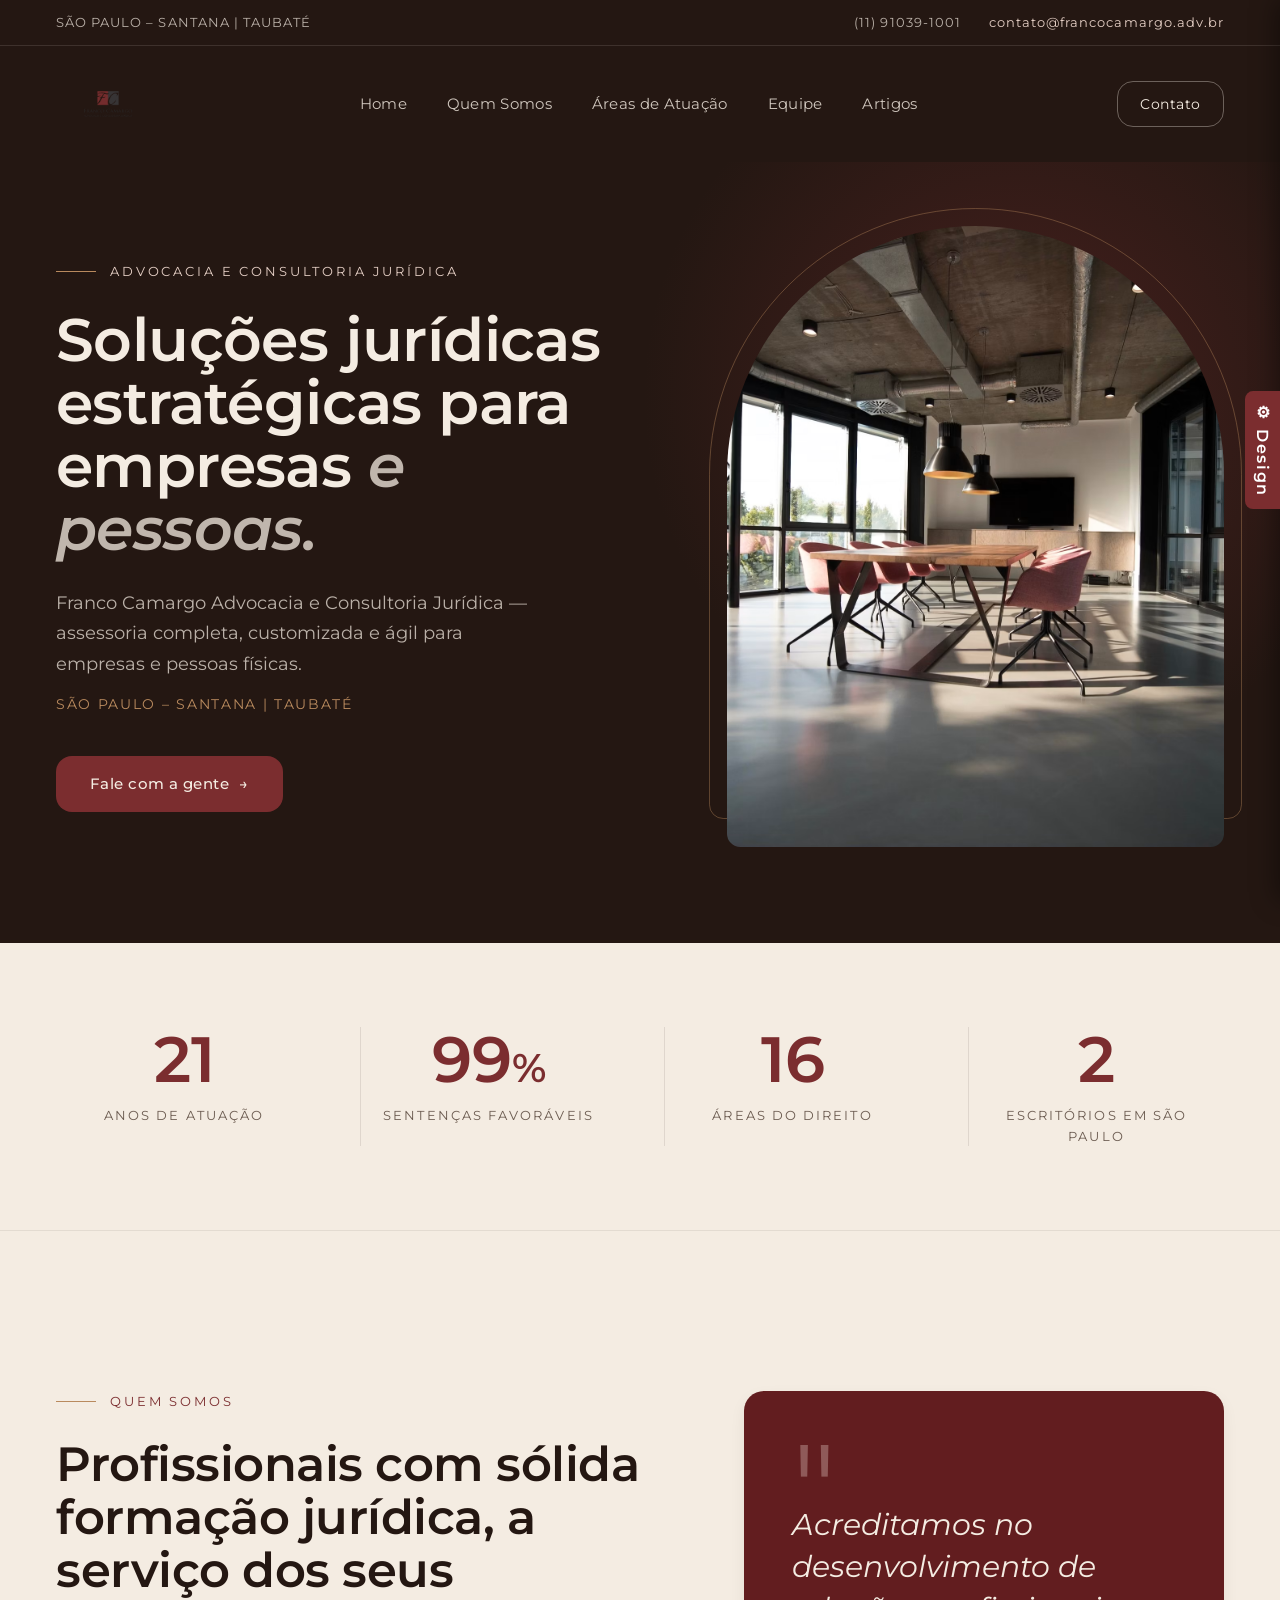
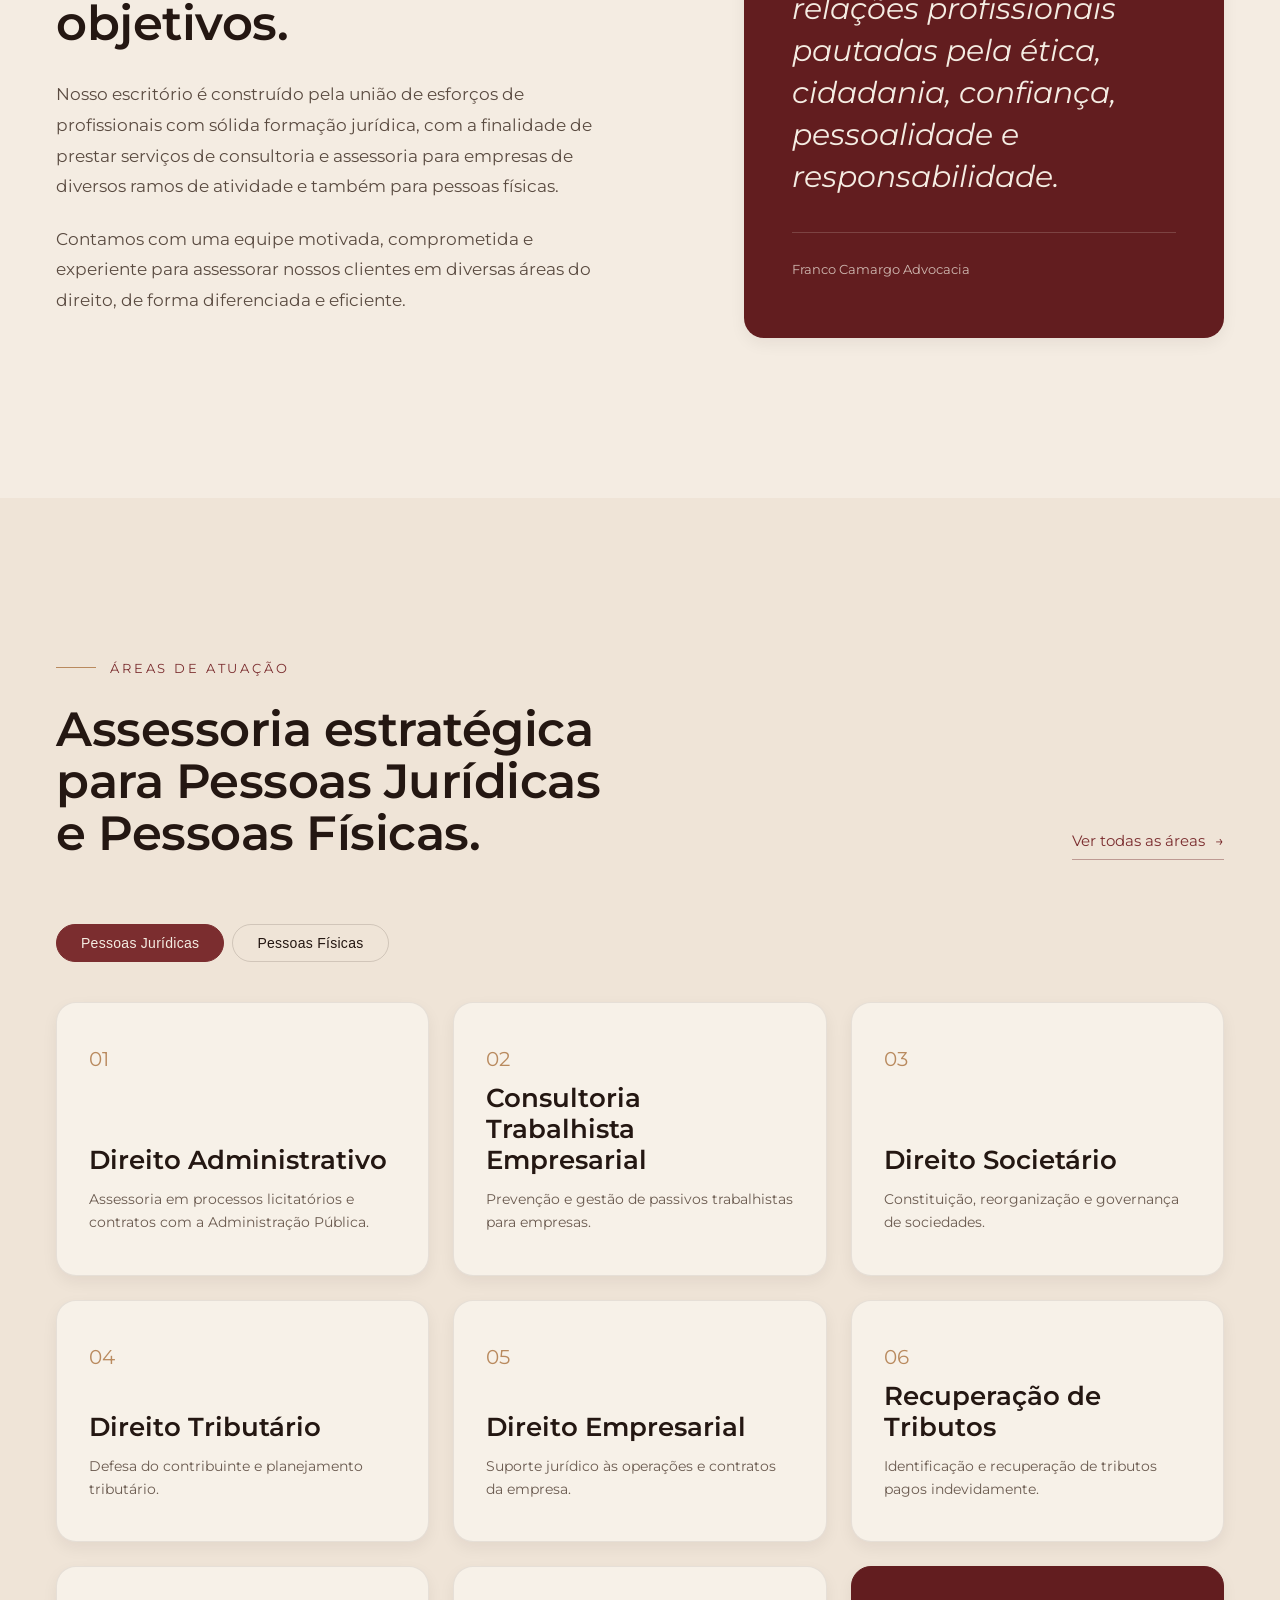
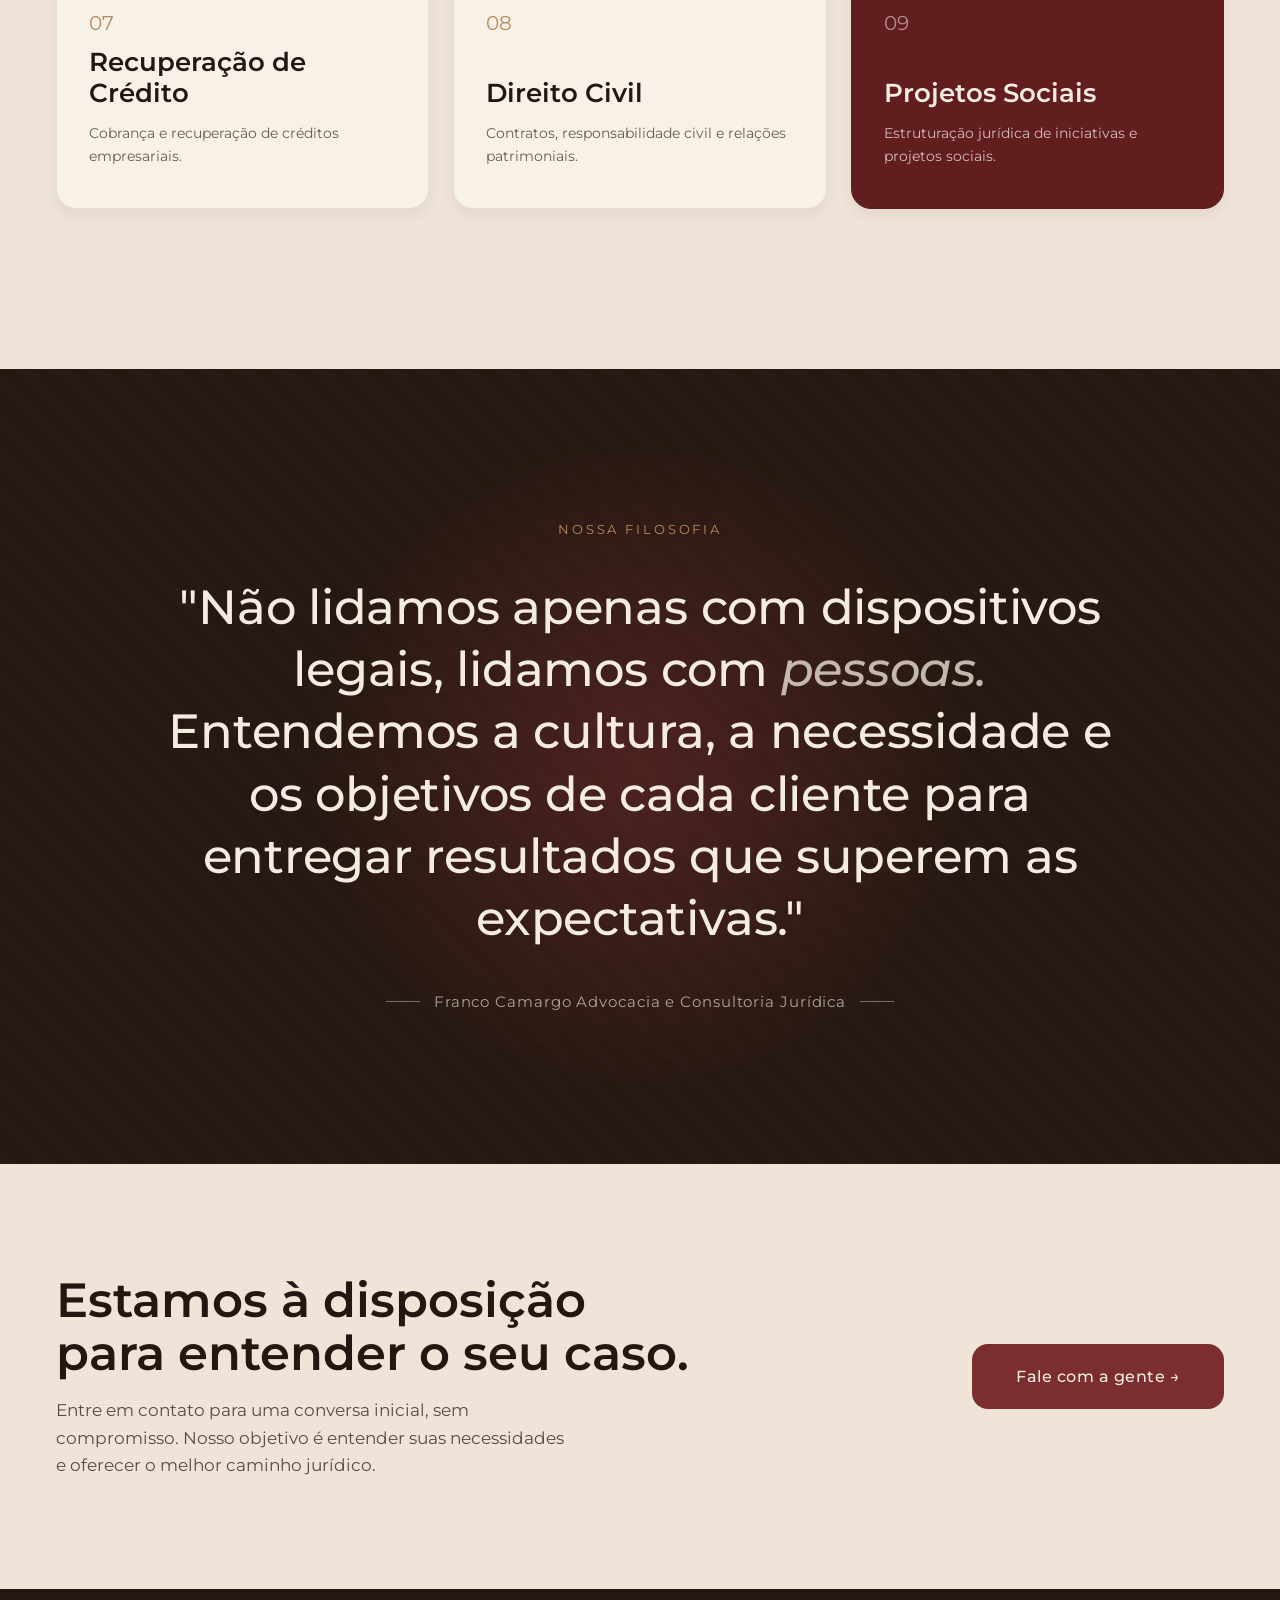
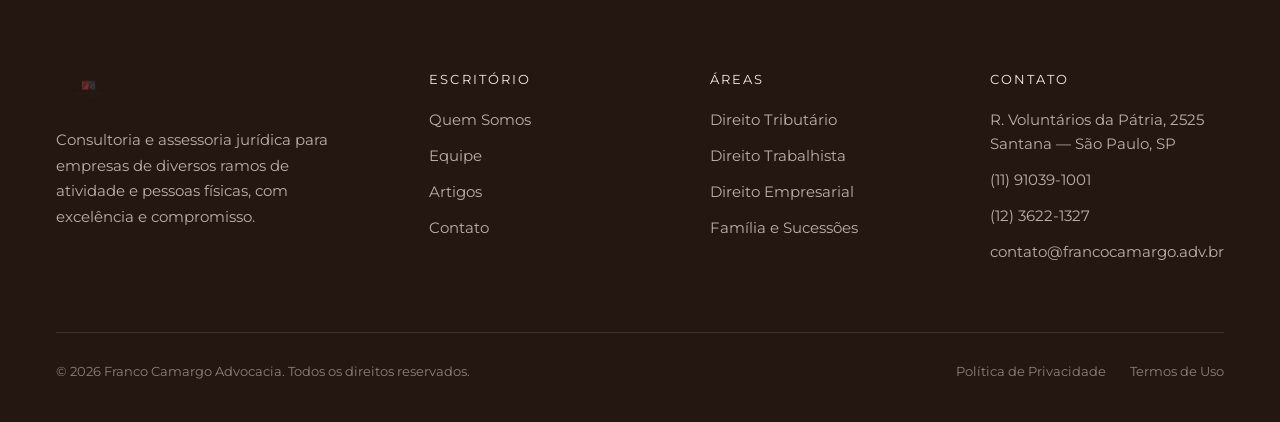
==== commit 616e6d73: "Home design" ====
--- a/index.html
+++ b/index.html
@@ -50,10 +50,28 @@
         <div class="hero-media-img">
           <img src="assets/office.avif" alt="Escritório Franco Camargo Advocacia" style="width:100%;height:100%;object-fit:cover;">
         </div>
-        <div class="hero-badge">
-          <div class="hero-badge-number">2005<span>+</span></div>
-          <div class="hero-badge-label">Fundado em São Paulo</div>
-        </div>
+      </div>
+    </div>
+  </section>
+
+  <!-- ═══════════ STATS ═══════════ -->
+  <section class="stats">
+    <div class="stats-inner container">
+      <div class="stat">
+        <div class="stat-number">21</div>
+        <div class="stat-label">Anos de atuação</div>
+      </div>
+      <div class="stat">
+        <div class="stat-number">99<span>%</span></div>
+        <div class="stat-label">Sentenças favoráveis</div>
+      </div>
+      <div class="stat">
+        <div class="stat-number">16</div>
+        <div class="stat-label">Áreas do Direito</div>
+      </div>
+      <div class="stat">
+        <div class="stat-number">2</div>
+        <div class="stat-label">Escritórios em São Paulo</div>
       </div>
     </div>
   </section>
--- a/styles.css
+++ b/styles.css
@@ -255,6 +255,43 @@
   text-transform: uppercase;
   margin-top: 4px;
   color: var(--color-muted);
+}
+
+/* ── Stats ── */
+.stats {
+  background: var(--color-bg);
+  color: var(--color-dark);
+  padding: 84px 56px;
+  border-bottom: 1px solid rgba(36,23,18,0.08);
+}
+.stats-inner {
+  display: grid;
+  grid-template-columns: repeat(4, 1fr);
+  gap: 48px;
+}
+.stat {
+  text-align: center;
+  padding: 0 8px;
+}
+.stat:not(:first-child) {
+  border-left: 1px solid rgba(36,23,18,0.1);
+}
+.stat-number {
+  font-family: var(--font-display);
+  font-size: 64px;
+  font-weight: 600;
+  line-height: 1;
+  color: var(--color-primary);
+}
+.stat-number span {
+  font-size: 40px;
+}
+.stat-label {
+  font-size: 13px;
+  letter-spacing: 0.16em;
+  text-transform: uppercase;
+  color: var(--color-muted);
+  margin-top: 14px;
 }
 
 /* ── Intro / Quem Somos snippet ── */
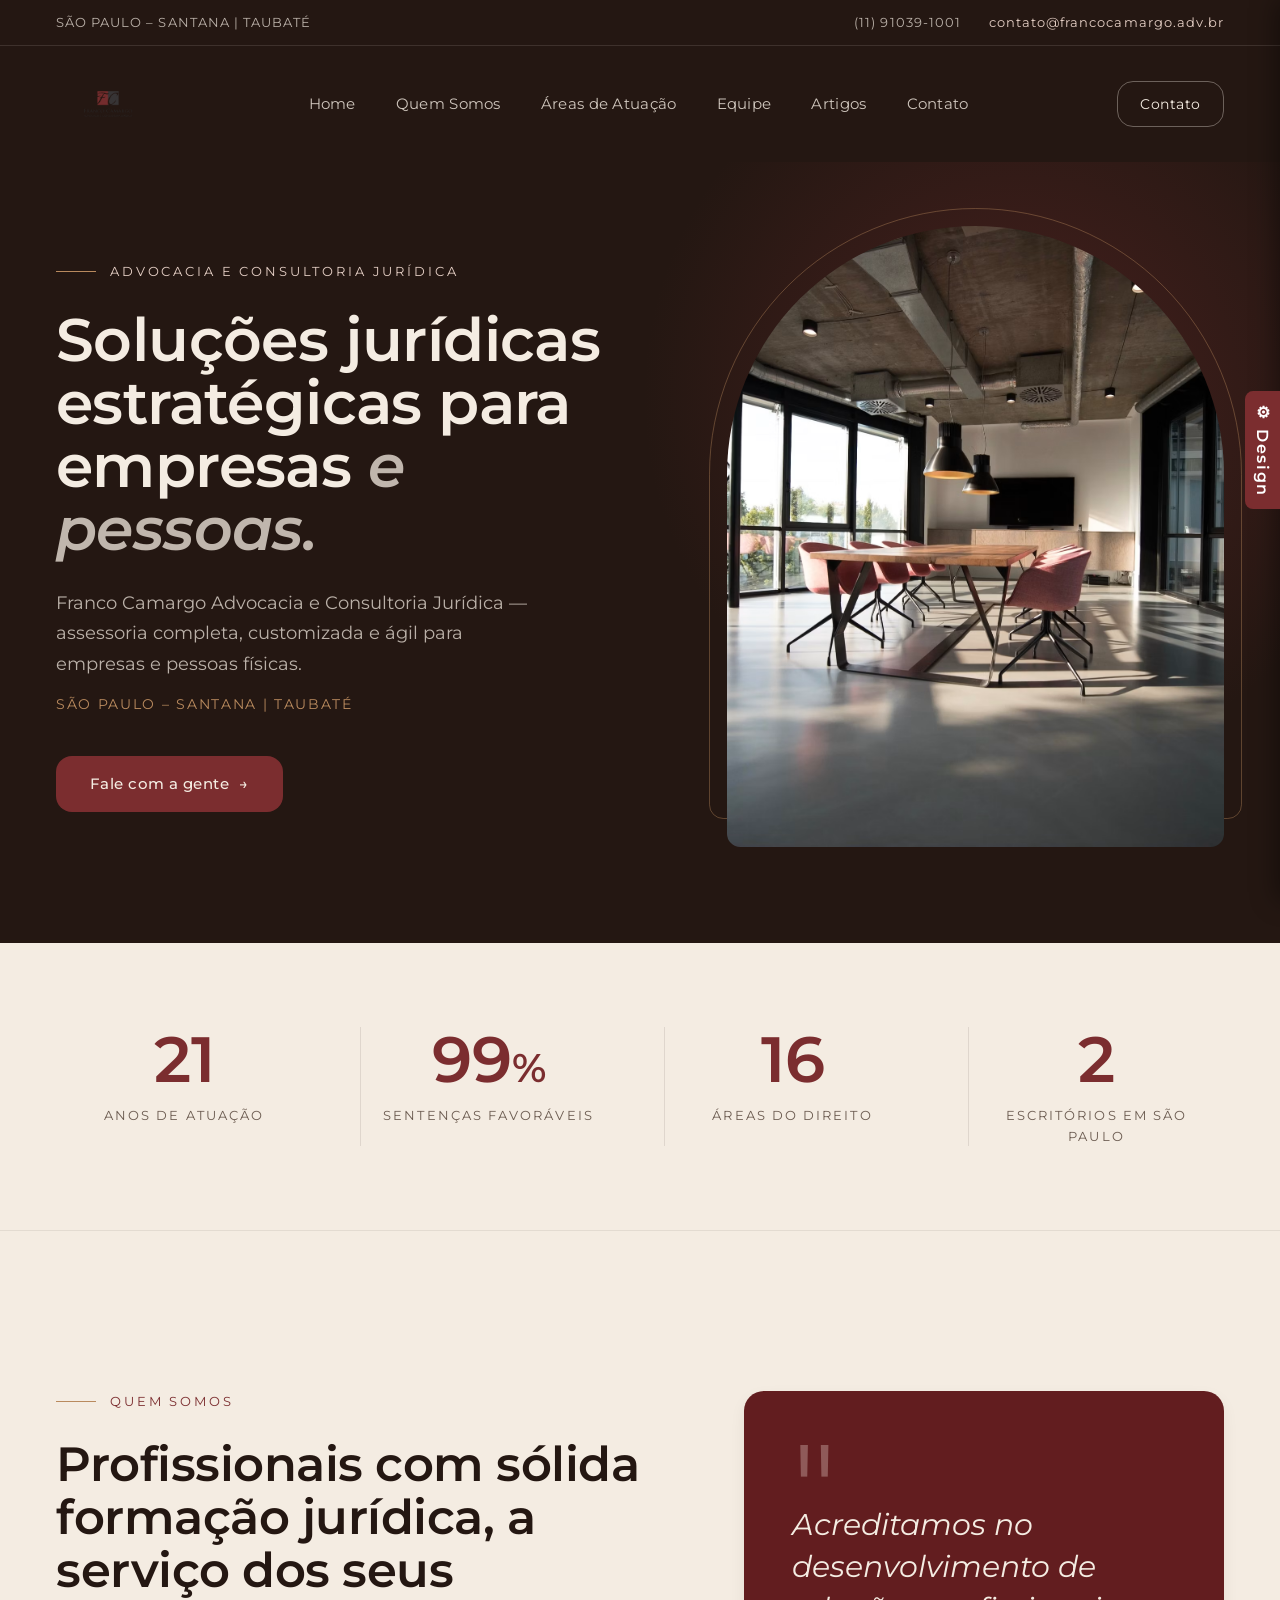
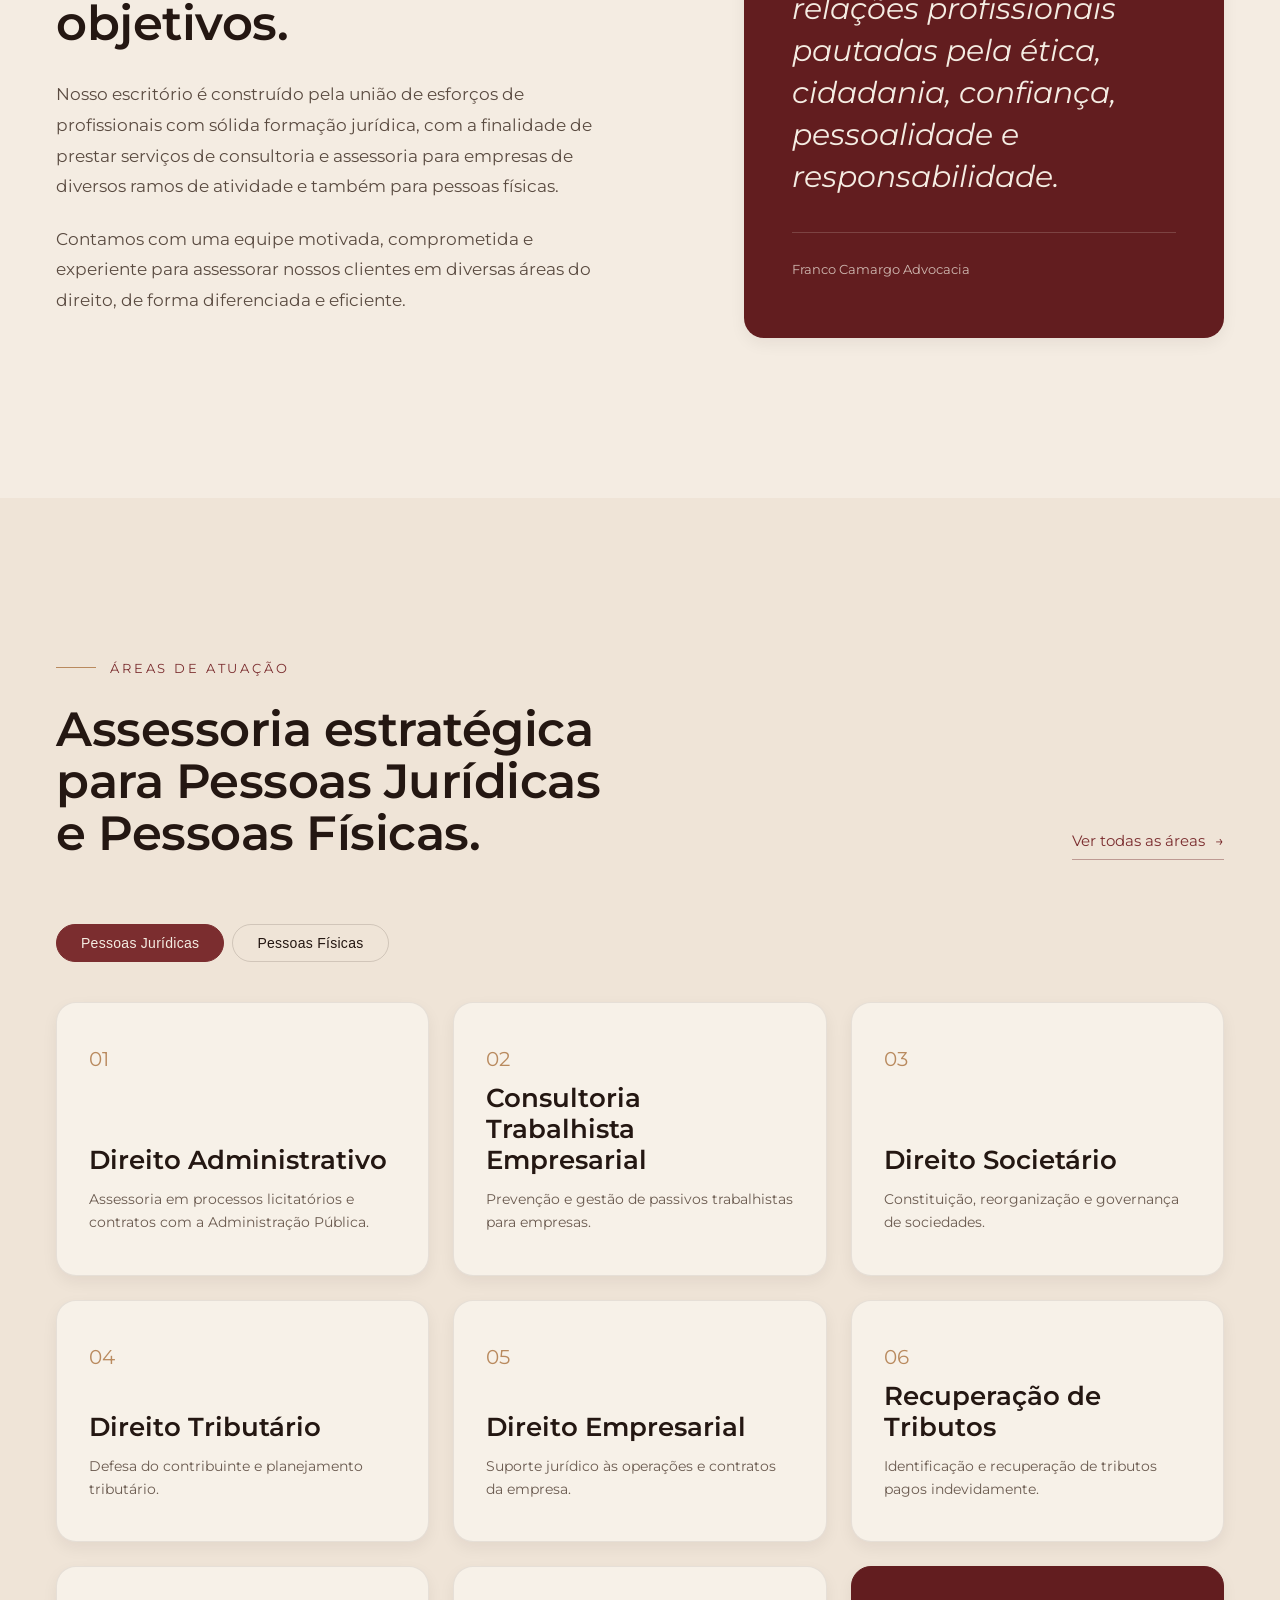
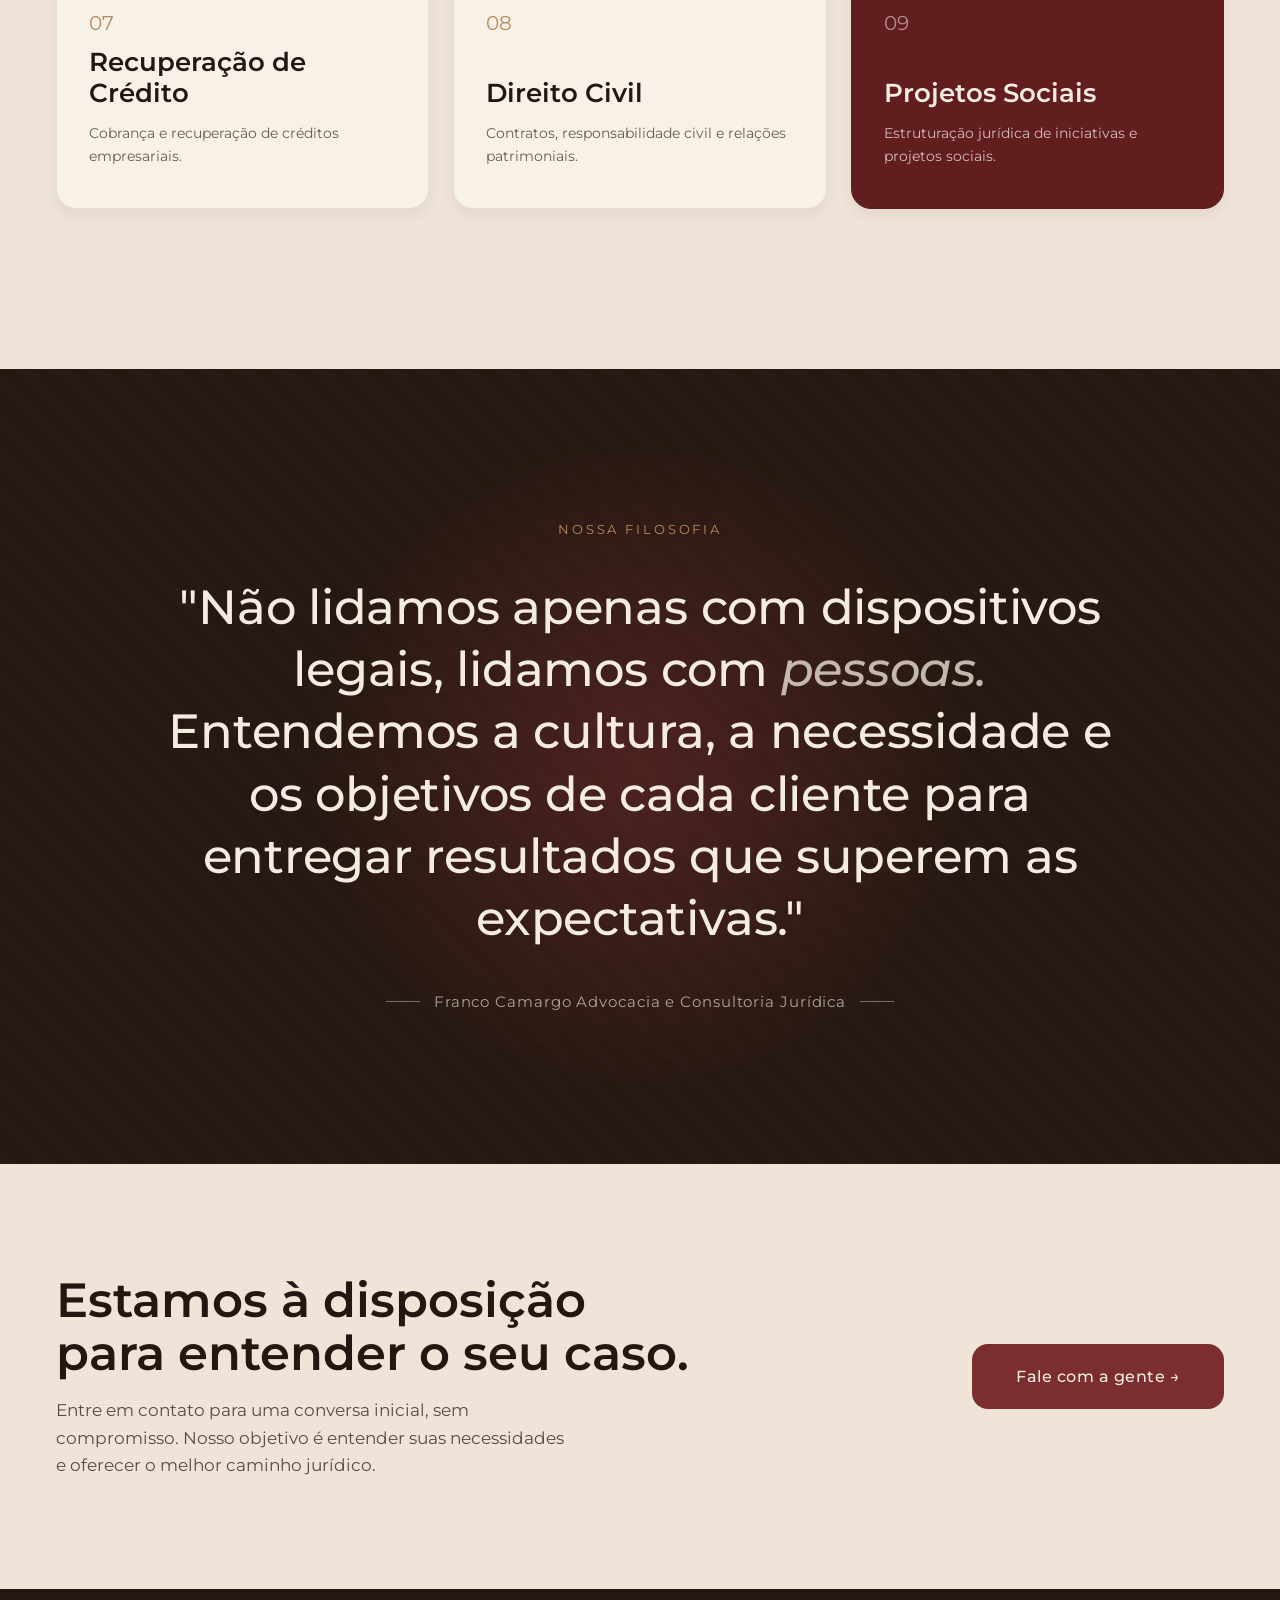
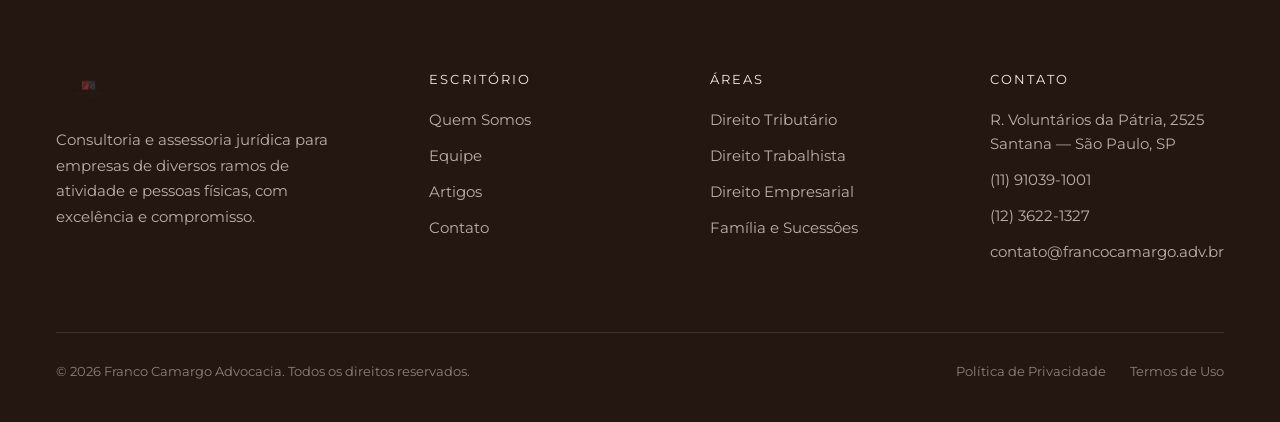
==== commit 28f08c37: "Mobile design support added to site" ====
--- a/index.html
+++ b/index.html
@@ -19,17 +19,21 @@
 
   <!-- ═══════════ HEADER ═══════════ -->
   <header class="header">
-    <a href="/" class="header-logo">
+    <a href="index.html" class="header-logo">
       <img src="docs/logos/Logo_curvas.png" alt="Franco Camargo Advocacia">
     </a>
+    <button class="mobile-menu-toggle" onclick="this.classList.toggle('active'); this.nextElementSibling.classList.toggle('open');" aria-label="Menu">
+      <span></span><span></span><span></span>
+    </button>
     <nav class="header-nav">
-      <a href="#">Home</a>
-      <a href="#">Quem Somos</a>
-      <a href="#">Áreas de Atuação</a>
-      <a href="#">Equipe</a>
-      <a href="#">Artigos</a>
+      <a href="index.html">Home</a>
+      <a href="quem-somos.html">Quem Somos</a>
+      <a href="areas-de-atuacao.html">Áreas de Atuação</a>
+      <a href="equipe.html">Equipe</a>
+      <a href="artigos.html">Artigos</a>
+      <a href="contato.html">Contato</a>
     </nav>
-    <a href="#contato" class="header-cta">Contato</a>
+    <a href="contato.html" class="header-cta">Contato</a>
   </header>
 
   <!-- ═══════════ HERO ═══════════ -->
@@ -234,17 +238,17 @@
       </div>
       <div class="footer-col">
         <div class="footer-col-title">Escritório</div>
-        <a href="#">Quem Somos</a>
-        <a href="#">Equipe</a>
-        <a href="#">Artigos</a>
-        <a href="#">Contato</a>
+        <a href="quem-somos.html">Quem Somos</a>
+        <a href="equipe.html">Equipe</a>
+        <a href="artigos.html">Artigos</a>
+        <a href="contato.html">Contato</a>
       </div>
       <div class="footer-col">
         <div class="footer-col-title">Áreas</div>
-        <a href="#">Direito Tributário</a>
-        <a href="#">Direito Trabalhista</a>
-        <a href="#">Direito Empresarial</a>
-        <a href="#">Família e Sucessões</a>
+        <a href="areas-de-atuacao.html">Direito Tributário</a>
+        <a href="areas-de-atuacao.html">Direito Trabalhista</a>
+        <a href="areas-de-atuacao.html">Direito Empresarial</a>
+        <a href="areas-de-atuacao.html">Família e Sucessões</a>
       </div>
       <div class="footer-col">
         <div class="footer-col-title">Contato</div>
--- a/styles.css
+++ b/styles.css
@@ -631,6 +631,747 @@
   gap: 24px;
 }
 .footer-bottom-links a:hover { color: var(--color-cream); }
+
+/* ── Inner Page Hero Banner ── */
+.page-hero {
+  background: var(--color-dark);
+  color: var(--color-cream);
+  padding: 100px 56px 80px;
+  position: relative;
+  overflow: hidden;
+}
+.page-hero-glow {
+  position: absolute;
+  top: -40%;
+  right: -15%;
+  width: 600px;
+  height: 600px;
+  border-radius: 50%;
+  background: radial-gradient(circle, rgba(123,45,47,0.4) 0%, rgba(36,23,18,0) 68%);
+  pointer-events: none;
+}
+.page-hero .container { position: relative; z-index: 2; }
+.page-hero .breadcrumb {
+  font-size: 13px;
+  letter-spacing: 0.08em;
+  color: rgba(244,236,226,0.5);
+  margin-bottom: 20px;
+}
+.page-hero .breadcrumb a { color: rgba(244,236,226,0.65); }
+.page-hero .breadcrumb a:hover { color: var(--color-cream); }
+.page-hero h1 {
+  font-family: var(--font-display);
+  font-weight: 600;
+  font-size: 52px;
+  line-height: 1.1;
+  max-width: 700px;
+}
+.page-hero .page-subtitle {
+  font-size: 18px;
+  color: rgba(244,236,226,0.65);
+  margin-top: 16px;
+  max-width: 560px;
+}
+
+/* ── Content Section (generic) ── */
+.content-section {
+  background: var(--color-bg);
+  padding: var(--section-padding);
+}
+.content-section--alt {
+  background: var(--color-cream-dark);
+}
+.content-section--dark {
+  background: var(--color-dark);
+  color: var(--color-cream);
+}
+
+/* ── Two-Column Layout ── */
+.two-col {
+  display: grid;
+  grid-template-columns: 1fr 1fr;
+  gap: 88px;
+  align-items: start;
+}
+.two-col--wide-left { grid-template-columns: 1.3fr 0.7fr; }
+.two-col--wide-right { grid-template-columns: 0.7fr 1.3fr; }
+
+/* ── Values Grid ── */
+.values-grid {
+  display: grid;
+  grid-template-columns: repeat(5, 1fr);
+  gap: 32px;
+  text-align: center;
+}
+.value-item {
+  padding: 40px 20px;
+  background: var(--color-card);
+  border-radius: var(--radius-lg);
+  border: 1px solid rgba(36,23,18,0.08);
+  box-shadow: var(--shadow-card);
+  transition: all 0.3s;
+}
+.value-item:hover {
+  transform: translateY(-4px);
+  box-shadow: var(--shadow-card-hover);
+}
+.value-icon {
+  width: 48px;
+  height: 48px;
+  margin: 0 auto 16px;
+  border-radius: 50%;
+  background: var(--color-primary);
+  display: flex;
+  align-items: center;
+  justify-content: center;
+  color: var(--color-cream);
+  font-size: 20px;
+  font-weight: 700;
+}
+.value-item h3 {
+  font-family: var(--font-display);
+  font-weight: 600;
+  font-size: 18px;
+  color: var(--color-dark);
+}
+
+/* ── Section Heading (standalone) ── */
+.section-heading {
+  font-family: var(--font-display);
+  font-weight: 600;
+  font-size: 48px;
+  line-height: 1.1;
+  margin-bottom: 48px;
+  max-width: 600px;
+}
+
+/* ── Content Typography ── */
+.content-text h2 {
+  font-family: var(--font-display);
+  font-weight: 600;
+  font-size: 48px;
+  line-height: 1.1;
+  margin-bottom: 30px;
+}
+.content-text p {
+  font-size: 17px;
+  line-height: 1.8;
+  color: var(--color-warm-gray);
+  margin-bottom: 22px;
+  max-width: 620px;
+}
+
+/* ── Team / Profile Cards ── */
+.profile-featured {
+  display: grid;
+  grid-template-columns: 0.4fr 0.6fr;
+  gap: 64px;
+  align-items: start;
+}
+.profile-photo {
+  aspect-ratio: 3/4;
+  border-radius: var(--radius-lg);
+  overflow: hidden;
+  background: repeating-linear-gradient(45deg,#3a261d,#3a261d 11px,#33211a 11px,#33211a 22px);
+  display: flex;
+  align-items: center;
+  justify-content: center;
+}
+.profile-photo span {
+  font-family: monospace;
+  font-size: 13px;
+  color: rgba(244,236,226,0.5);
+}
+.profile-info h2 {
+  font-family: var(--font-display);
+  font-weight: 600;
+  font-size: 40px;
+  margin-bottom: 8px;
+}
+.profile-role {
+  font-size: 16px;
+  color: var(--color-primary);
+  font-weight: 500;
+  margin-bottom: 28px;
+}
+.profile-info h3 {
+  font-family: var(--font-display);
+  font-weight: 600;
+  font-size: 20px;
+  margin: 32px 0 14px;
+  color: var(--color-dark);
+}
+.profile-info ul {
+  list-style: none;
+  padding: 0;
+}
+.profile-info ul li {
+  font-size: 15px;
+  line-height: 1.7;
+  color: var(--color-warm-gray);
+  padding-left: 18px;
+  position: relative;
+  margin-bottom: 8px;
+}
+.profile-info ul li::before {
+  content: '';
+  position: absolute;
+  left: 0;
+  top: 10px;
+  width: 6px;
+  height: 6px;
+  border-radius: 50%;
+  background: var(--color-primary);
+}
+
+.team-grid {
+  display: grid;
+  grid-template-columns: repeat(3, 1fr);
+  gap: 32px;
+  margin-top: 64px;
+}
+.team-card {
+  background: var(--color-card);
+  border: 1px solid rgba(36,23,18,0.08);
+  border-radius: var(--radius-lg);
+  overflow: hidden;
+  box-shadow: var(--shadow-card);
+  transition: all 0.3s;
+}
+.team-card:hover {
+  transform: translateY(-4px);
+  box-shadow: var(--shadow-card-hover);
+}
+.team-card-photo {
+  aspect-ratio: 1;
+  background: repeating-linear-gradient(45deg,#e8e0d5,#e8e0d5 11px,#ddd5ca 11px,#ddd5ca 22px);
+  display: flex;
+  align-items: center;
+  justify-content: center;
+}
+.team-card-photo span {
+  font-family: monospace;
+  font-size: 12px;
+  color: var(--color-muted);
+}
+.team-card-info {
+  padding: 24px;
+}
+.team-card-info h3 {
+  font-family: var(--font-display);
+  font-weight: 600;
+  font-size: 20px;
+  margin-bottom: 4px;
+}
+.team-card-info p {
+  font-size: 14px;
+  color: var(--color-muted);
+}
+
+/* ── Articles ── */
+.articles-filters {
+  display: flex;
+  gap: 12px;
+  flex-wrap: wrap;
+  margin-bottom: 48px;
+}
+.filter-btn {
+  padding: 8px 20px;
+  border-radius: 100px;
+  font-size: 14px;
+  font-weight: 500;
+  border: 1px solid rgba(36,23,18,0.15);
+  background: transparent;
+  color: var(--color-dark);
+  cursor: pointer;
+  font-family: inherit;
+  transition: all 0.2s;
+}
+.filter-btn:hover { border-color: var(--color-primary); color: var(--color-primary); }
+.filter-btn.active {
+  background: var(--color-primary);
+  color: var(--color-cream);
+  border-color: var(--color-primary);
+}
+
+.articles-grid {
+  display: grid;
+  grid-template-columns: repeat(3, 1fr);
+  gap: 32px;
+}
+.article-card {
+  background: var(--color-card);
+  border: 1px solid rgba(36,23,18,0.08);
+  border-radius: var(--radius-lg);
+  overflow: hidden;
+  box-shadow: var(--shadow-card);
+  transition: all 0.3s;
+}
+.article-card:hover {
+  transform: translateY(-4px);
+  box-shadow: var(--shadow-card-hover);
+}
+.article-card-img {
+  aspect-ratio: 16/9;
+  background: repeating-linear-gradient(135deg,#e8e0d5,#e8e0d5 14px,#ddd5ca 14px,#ddd5ca 28px);
+  display: flex;
+  align-items: center;
+  justify-content: center;
+}
+.article-card-img span {
+  font-family: monospace;
+  font-size: 12px;
+  color: var(--color-muted);
+}
+.article-card-body {
+  padding: 28px;
+}
+.article-card-meta {
+  display: flex;
+  gap: 12px;
+  font-size: 12px;
+  color: var(--color-muted);
+  text-transform: uppercase;
+  letter-spacing: 0.1em;
+  margin-bottom: 12px;
+}
+.article-card-meta .tag {
+  color: var(--color-primary);
+  font-weight: 600;
+}
+.article-card-body h3 {
+  font-family: var(--font-display);
+  font-weight: 600;
+  font-size: 22px;
+  line-height: 1.3;
+  margin-bottom: 12px;
+}
+.article-card-body p {
+  font-size: 15px;
+  line-height: 1.65;
+  color: var(--color-warm-gray);
+  margin-bottom: 18px;
+}
+.article-card-link {
+  font-size: 14px;
+  color: var(--color-primary);
+  font-weight: 500;
+  letter-spacing: 0.03em;
+}
+
+/* ── Contact Page ── */
+.contact-layout {
+  display: grid;
+  grid-template-columns: 1fr 1fr;
+  gap: 64px;
+  align-items: start;
+}
+.contact-form {
+  display: flex;
+  flex-direction: column;
+  gap: 20px;
+}
+.contact-form label {
+  font-size: 13px;
+  font-weight: 500;
+  letter-spacing: 0.04em;
+  color: var(--color-dark);
+  margin-bottom: 6px;
+  display: block;
+}
+.contact-form input,
+.contact-form select,
+.contact-form textarea {
+  width: 100%;
+  padding: 14px 18px;
+  border: 1px solid rgba(36,23,18,0.15);
+  border-radius: var(--radius);
+  font-size: 15px;
+  font-family: inherit;
+  background: var(--color-card);
+  color: var(--color-dark);
+  transition: border-color 0.2s;
+}
+.contact-form input:focus,
+.contact-form select:focus,
+.contact-form textarea:focus {
+  outline: none;
+  border-color: var(--color-primary);
+}
+.contact-form textarea { min-height: 140px; resize: vertical; }
+.contact-form .form-submit {
+  background: var(--color-primary);
+  color: var(--color-cream);
+  padding: 16px 36px;
+  border: none;
+  border-radius: var(--radius);
+  font-size: 15px;
+  font-weight: 500;
+  font-family: inherit;
+  cursor: pointer;
+  transition: all 0.25s;
+  align-self: flex-start;
+}
+.contact-form .form-submit:hover {
+  background: var(--color-primary-light);
+  transform: translateY(-2px);
+}
+
+.contact-info-block {
+  margin-bottom: 40px;
+}
+.contact-info-block h3 {
+  font-family: var(--font-display);
+  font-weight: 600;
+  font-size: 22px;
+  margin-bottom: 14px;
+}
+.contact-info-block p,
+.contact-info-block span {
+  font-size: 15px;
+  line-height: 1.7;
+  color: var(--color-warm-gray);
+  display: block;
+  margin-bottom: 6px;
+}
+.contact-info-block a {
+  color: var(--color-primary);
+}
+.contact-info-block a:hover {
+  color: var(--color-primary-light);
+}
+
+.contact-map {
+  width: 100%;
+  height: 220px;
+  border-radius: var(--radius);
+  background: repeating-linear-gradient(45deg,#e8e0d5,#e8e0d5 11px,#ddd5ca 11px,#ddd5ca 22px);
+  display: flex;
+  align-items: center;
+  justify-content: center;
+  margin-top: 12px;
+  border: 1px solid rgba(36,23,18,0.08);
+}
+.contact-map span {
+  font-family: monospace;
+  font-size: 12px;
+  color: var(--color-muted);
+}
+
+.whatsapp-btn {
+  display: inline-flex;
+  align-items: center;
+  gap: 10px;
+  background: #25D366;
+  color: #fff;
+  padding: 14px 28px;
+  border-radius: var(--radius);
+  font-size: 15px;
+  font-weight: 500;
+  transition: all 0.25s;
+  margin-top: 12px;
+}
+.whatsapp-btn:hover {
+  background: #1da851;
+  transform: translateY(-2px);
+  color: #fff;
+}
+
+/* ========================================================
+   MOBILE HAMBURGER MENU
+   ======================================================== */
+.mobile-menu-toggle {
+  display: none;
+  background: none;
+  border: none;
+  cursor: pointer;
+  padding: 4px;
+  z-index: 20;
+}
+.mobile-menu-toggle span {
+  display: block;
+  width: 24px;
+  height: 2px;
+  background: var(--color-cream);
+  margin: 5px 0;
+  transition: all 0.3s;
+}
+.mobile-menu-toggle.active span:nth-child(1) {
+  transform: rotate(45deg) translate(5px, 5px);
+}
+.mobile-menu-toggle.active span:nth-child(2) { opacity: 0; }
+.mobile-menu-toggle.active span:nth-child(3) {
+  transform: rotate(-45deg) translate(5px, -5px);
+}
+
+/* ========================================================
+   RESPONSIVE — Tablet (≤1024px)
+   ======================================================== */
+@media (max-width: 1024px) {
+  :root {
+    --section-padding: 100px 32px;
+    --section-padding-sm: 64px 32px;
+  }
+
+  /* Top bar */
+  .top-bar { padding: 10px 32px; }
+
+  /* Header */
+  .header { padding: 20px 32px; }
+
+  /* Hero */
+  .hero-inner {
+    grid-template-columns: 1fr;
+    padding: 48px 32px 64px;
+    gap: 48px;
+  }
+  .hero h1 { font-size: 48px; }
+  .hero-media { max-width: 400px; margin: 0 auto; }
+
+  /* Stats */
+  .stats { padding: 64px 32px; }
+  .stats-inner { grid-template-columns: repeat(2, 1fr); gap: 32px; }
+  .stat:nth-child(3) { border-left: none; }
+  .stat-number { font-size: 48px; }
+
+  /* Intro */
+  .intro-inner { grid-template-columns: 1fr; gap: 48px; }
+
+  /* Areas */
+  .areas { padding: 100px 32px; }
+  .areas-grid { grid-template-columns: repeat(2, 1fr) !important; }
+  .areas-header h2 { font-size: 40px; }
+
+  /* Quote */
+  .inspiration { padding: 100px 32px; }
+  .inspiration blockquote { font-size: 36px; }
+
+  /* CTA */
+  .cta-section { padding: 80px 32px; }
+  .cta-inner {
+    grid-template-columns: 1fr;
+    gap: 32px;
+  }
+  .cta-inner h2 { font-size: 40px; }
+
+  /* Footer */
+  .footer { padding: 64px 32px 32px; }
+  .footer-grid { grid-template-columns: 1fr 1fr; gap: 40px; }
+
+  /* Inner pages */
+  .page-hero { padding: 80px 32px 60px; }
+  .page-hero h1 { font-size: 42px; }
+  .two-col,
+  .two-col--wide-left,
+  .two-col--wide-right { grid-template-columns: 1fr; gap: 48px; }
+  .values-grid { grid-template-columns: repeat(3, 1fr); gap: 20px; }
+  .content-text h2 { font-size: 40px; }
+  .section-heading { font-size: 40px; margin-bottom: 36px; }
+  .profile-featured { grid-template-columns: 1fr; gap: 40px; }
+  .profile-photo { max-width: 320px; }
+  .team-grid { grid-template-columns: repeat(2, 1fr); }
+  .articles-grid { grid-template-columns: repeat(2, 1fr); }
+  .contact-layout { grid-template-columns: 1fr; gap: 48px; }
+}
+
+/* ========================================================
+   RESPONSIVE — Mobile (≤768px)
+   ======================================================== */
+@media (max-width: 768px) {
+  :root {
+    --section-padding: 72px 20px;
+    --section-padding-sm: 48px 20px;
+  }
+
+  /* Top bar */
+  .top-bar {
+    padding: 10px 20px;
+    font-size: 11px;
+    gap: 12px;
+  }
+  .top-bar-right { gap: 16px; }
+
+  /* Header — hamburger */
+  .header {
+    padding: 16px 20px;
+    position: relative;
+  }
+  .header-logo img { height: 48px; }
+  .mobile-menu-toggle { display: block; }
+  .header-nav {
+    display: none;
+    position: absolute;
+    top: 100%;
+    left: 0;
+    right: 0;
+    background: var(--color-dark);
+    flex-direction: column;
+    padding: 20px;
+    gap: 0;
+    border-top: 1px solid rgba(244,236,226,0.12);
+    z-index: 100;
+  }
+  .header-nav.open { display: flex; }
+  .header-nav a {
+    padding: 14px 0;
+    border-bottom: 1px solid rgba(244,236,226,0.08);
+    font-size: 16px;
+  }
+  .header-cta {
+    display: none;
+  }
+
+  /* Hero */
+  .hero-inner {
+    padding: 36px 20px 56px;
+    gap: 36px;
+  }
+  .hero h1 { font-size: 36px; }
+  .hero-subtitle { font-size: 16px; }
+  .hero-location { font-size: 12px; margin-bottom: 28px; }
+  .hero-cta { padding: 14px 28px; font-size: 14px; }
+  .hero-media { max-width: 100%; }
+  .hero-media-frame { display: none; }
+  .hero-media-img { border-radius: var(--radius-lg); }
+  .hero-badge {
+    bottom: -16px;
+    left: -10px;
+    padding: 14px 18px;
+  }
+  .hero-badge-number { font-size: 28px; }
+  .hero-badge-label { font-size: 10px; }
+
+  /* Stats */
+  .stats { padding: 48px 20px; }
+  .stats-inner {
+    grid-template-columns: repeat(2, 1fr);
+    gap: 24px;
+  }
+  .stat { padding: 0 4px; }
+  .stat:not(:first-child) { border-left: none; }
+  .stat:nth-child(odd) { border-right: 1px solid rgba(36,23,18,0.1); }
+  .stat-number { font-size: 40px; }
+  .stat-number span { font-size: 28px; }
+  .stat-label { font-size: 11px; letter-spacing: 0.1em; margin-top: 8px; }
+
+  /* Intro */
+  .intro { padding: 72px 20px; }
+  .intro-inner { gap: 36px; }
+  .intro h2 { font-size: 32px; }
+  .intro p { font-size: 16px; }
+
+  /* Quote aside */
+  .quote-aside {
+    padding: 36px 28px;
+    border-radius: var(--radius);
+  }
+  .quote-aside-mark { font-size: 80px; height: 36px; }
+  .quote-aside blockquote { font-size: 22px; }
+
+  /* Areas */
+  .areas { padding: 72px 20px; }
+  .areas-header { margin-bottom: 32px; }
+  .areas-header h2 { font-size: 32px; }
+  .areas-tabs { margin-bottom: 24px; }
+  .areas-tab { padding: 8px 18px; font-size: 13px; }
+  .areas-grid { grid-template-columns: 1fr !important; gap: 16px; }
+  .area-card {
+    padding: 28px 24px;
+    min-height: auto;
+  }
+  .area-card h3 { font-size: 22px; }
+  .areas-link { display: none; }
+
+  /* Inspiration */
+  .inspiration { padding: 72px 20px; }
+  .inspiration blockquote { font-size: 26px; line-height: 1.35; }
+  .inspiration-footer { font-size: 13px; flex-wrap: wrap; justify-content: center; }
+
+  /* CTA */
+  .cta-section { padding: 64px 20px; }
+  .cta-inner h2 { font-size: 32px; }
+  .cta-inner p { font-size: 16px; }
+  .cta-button { padding: 16px 32px; font-size: 15px; width: 100%; text-align: center; }
+
+  /* Footer */
+  .footer { padding: 48px 20px 28px; }
+  .footer-grid {
+    grid-template-columns: 1fr;
+    gap: 32px;
+    padding-bottom: 32px;
+  }
+  .footer-bottom { flex-direction: column; align-items: center; text-align: center; }
+
+  /* ── Inner Pages — Mobile ── */
+
+  /* Page hero */
+  .page-hero { padding: 60px 20px 48px; }
+  .page-hero h1 { font-size: 32px; }
+  .page-hero .page-subtitle { font-size: 16px; }
+
+  /* Content sections */
+  .content-section { padding: 72px 20px; }
+  .content-text h2 { font-size: 32px; margin-bottom: 20px; }
+  .section-heading { font-size: 32px; margin-bottom: 28px; }
+  .content-text p { font-size: 16px; }
+
+  /* Values */
+  .values-grid {
+    grid-template-columns: repeat(2, 1fr);
+    gap: 16px;
+  }
+  .value-item { padding: 28px 16px; }
+  .value-item h3 { font-size: 16px; }
+
+  /* Profiles */
+  .profile-featured { grid-template-columns: 1fr; gap: 32px; }
+  .profile-photo { max-width: 100%; aspect-ratio: 1; }
+  .profile-info h2 { font-size: 30px; }
+  .profile-info h3 { font-size: 18px; margin-top: 24px; }
+  .profile-info ul li { font-size: 14px; }
+  .team-grid { grid-template-columns: 1fr; gap: 20px; }
+
+  /* Articles */
+  .articles-filters { gap: 8px; margin-bottom: 32px; }
+  .filter-btn { padding: 6px 14px; font-size: 13px; }
+  .articles-grid { grid-template-columns: 1fr; gap: 20px; }
+  .article-card-body { padding: 20px; }
+  .article-card-body h3 { font-size: 20px; }
+
+  /* Contact */
+  .contact-layout { grid-template-columns: 1fr; gap: 40px; }
+  .contact-form input,
+  .contact-form select,
+  .contact-form textarea { padding: 12px 14px; font-size: 14px; }
+  .contact-form .form-submit { width: 100%; text-align: center; }
+  .contact-info-block h3 { font-size: 20px; }
+  .contact-map { height: 180px; }
+
+  /* Design panel — hide on mobile */
+  .design-panel-toggle { display: none; }
+  .design-panel { display: none; }
+}
+
+/* ========================================================
+   RESPONSIVE — Small Mobile (≤480px)
+   ======================================================== */
+@media (max-width: 480px) {
+  .top-bar { flex-direction: column; gap: 6px; text-align: center; }
+  .top-bar-right { justify-content: center; }
+  .hero h1 { font-size: 30px; }
+  .hero-media-img { aspect-ratio: 1; }
+  .stats-inner { gap: 20px; }
+  .stat-number { font-size: 34px; }
+  .stat-number span { font-size: 24px; }
+  .values-grid { grid-template-columns: 1fr; }
+  .quote-aside blockquote { font-size: 20px; }
+  .inspiration blockquote { font-size: 22px; }
+  .cta-inner h2 { font-size: 28px; }
+  .page-hero h1 { font-size: 28px; }
+  .content-text h2 { font-size: 28px; }
+  .section-heading { font-size: 28px; }
+  .profile-info h2 { font-size: 26px; }
+}
 
 /* ========================================================
    DESIGN PANEL — interactive tweaking sidebar
